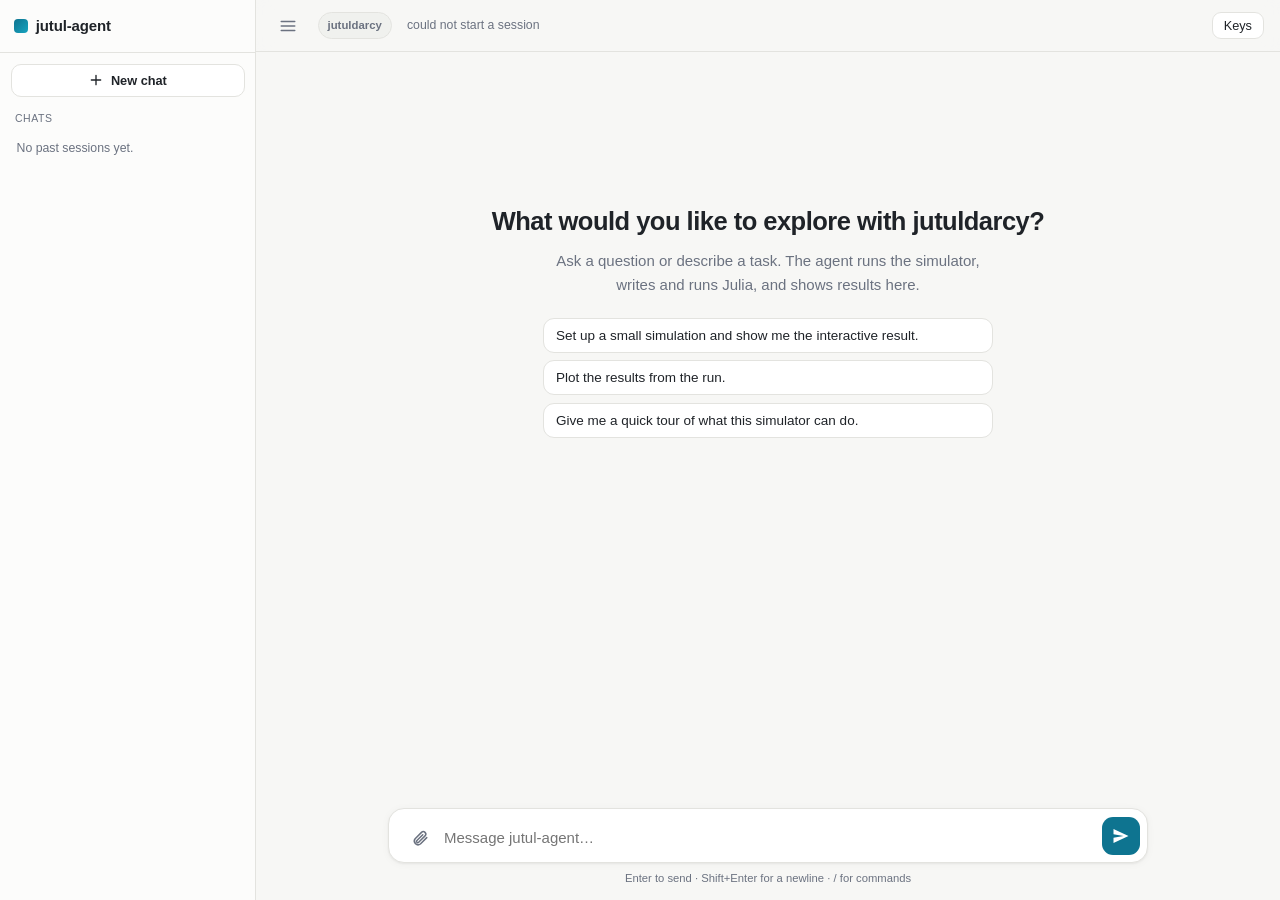
==== src/jutul_agent/interfaces/server/web_dist/index.html @ ed4c713a "Made borehole field visualization of wells respond to real-time changes in simulation setup" ====
<!doctype html>
<html lang="en">
  <head>
    <meta charset="utf-8" />
    <meta name="viewport" content="width=device-width, initial-scale=1" />
    <title>jutul-agent</title>
    <link
      rel="icon"
      href="data:image/svg+xml,<svg xmlns='http://www.w3.org/2000/svg' viewBox='0 0 32 32'><rect width='32' height='32' rx='7' fill='%230e7490'/><path d='M8 21l5-6 4 3 7-9' fill='none' stroke='white' stroke-width='2.6' stroke-linecap='round' stroke-linejoin='round'/></svg>"
    />
    <script type="module" crossorigin src="./assets/index-NfU2ya1k.js"></script>
    <link rel="stylesheet" crossorigin href="./assets/index-BkJ63stT.css">
  </head>
  <body>
    <div id="root"></div>
    <!-- A host app's bridge script, if one is being served at this path; 404s
         harmlessly otherwise. -->
    <script src="/host-extension.js" onerror="this.remove()"></script>
  </body>
</html>
---- src/jutul_agent/interfaces/server/web_dist/assets/index-BkJ63stT.css ----
.maplibregl-map{font:12px/20px Helvetica Neue,Arial,Helvetica,sans-serif;overflow:hidden;position:relative;-webkit-tap-highlight-color:rgb(0 0 0/0)}.maplibregl-canvas{left:0;position:absolute;top:0}.maplibregl-map:fullscreen{height:100%;width:100%}.maplibregl-ctrl-group button.maplibregl-ctrl-compass{touch-action:none}.maplibregl-canvas-container.maplibregl-interactive,.maplibregl-ctrl-group button.maplibregl-ctrl-compass{cursor:grab;-webkit-user-select:none;-moz-user-select:none;user-select:none}.maplibregl-canvas-container.maplibregl-interactive.maplibregl-track-pointer{cursor:pointer}.maplibregl-canvas-container.maplibregl-interactive:active,.maplibregl-ctrl-group button.maplibregl-ctrl-compass:active{cursor:grabbing}.maplibregl-canvas-container.maplibregl-touch-zoom-rotate,.maplibregl-canvas-container.maplibregl-touch-zoom-rotate .maplibregl-canvas{touch-action:pan-x pan-y}.maplibregl-canvas-container.maplibregl-touch-drag-pan,.maplibregl-canvas-container.maplibregl-touch-drag-pan .maplibregl-canvas{touch-action:pinch-zoom}.maplibregl-canvas-container.maplibregl-touch-zoom-rotate.maplibregl-touch-drag-pan,.maplibregl-canvas-container.maplibregl-touch-zoom-rotate.maplibregl-touch-drag-pan .maplibregl-canvas{touch-action:none}.maplibregl-canvas-container.maplibregl-touch-drag-pan.maplibregl-cooperative-gestures,.maplibregl-canvas-container.maplibregl-touch-drag-pan.maplibregl-cooperative-gestures .maplibregl-canvas{touch-action:pan-x pan-y}.maplibregl-ctrl-bottom-left,.maplibregl-ctrl-bottom-right,.maplibregl-ctrl-top-left,.maplibregl-ctrl-top-right{pointer-events:none;position:absolute;z-index:2}.maplibregl-ctrl-top-left{left:0;top:0}.maplibregl-ctrl-top-right{right:0;top:0}.maplibregl-ctrl-bottom-left{bottom:0;left:0}.maplibregl-ctrl-bottom-right{bottom:0;right:0}.maplibregl-ctrl{clear:both;pointer-events:auto;transform:translate(0)}.maplibregl-ctrl-top-left .maplibregl-ctrl{float:left;margin:10px 0 0 10px}.maplibregl-ctrl-top-right .maplibregl-ctrl{float:right;margin:10px 10px 0 0}.maplibregl-ctrl-bottom-left .maplibregl-ctrl{float:left;margin:0 0 10px 10px}.maplibregl-ctrl-bottom-right .maplibregl-ctrl{float:right;margin:0 10px 10px 0}.maplibregl-ctrl-group{background:#fff;border-radius:4px}.maplibregl-ctrl-group:not(:empty){box-shadow:0 0 0 2px #0000001a}@media(forced-colors:active){.maplibregl-ctrl-group:not(:empty){box-shadow:0 0 0 2px ButtonText}}.maplibregl-ctrl-group button{background-color:transparent;border:0;box-sizing:border-box;cursor:pointer;display:block;height:29px;outline:none;padding:0;width:29px}.maplibregl-ctrl-group button+button{border-top:1px solid #ddd}.maplibregl-ctrl button .maplibregl-ctrl-icon{background-position:50%;background-repeat:no-repeat;display:block;height:100%;width:100%}@media(forced-colors:active){.maplibregl-ctrl-icon{background-color:transparent}.maplibregl-ctrl-group button+button{border-top:1px solid ButtonText}}.maplibregl-ctrl button::-moz-focus-inner{border:0;padding:0}.maplibregl-ctrl-attrib-button:focus,.maplibregl-ctrl-group button:focus{box-shadow:0 0 2px 2px #0096ff}.maplibregl-ctrl button:disabled{cursor:not-allowed}.maplibregl-ctrl button:disabled .maplibregl-ctrl-icon{opacity:.25}@media(hover:hover){.maplibregl-ctrl button:not(:disabled):hover{background-color:#0000000d}}.maplibregl-ctrl button:not(:disabled):active{background-color:#0000000d}.maplibregl-ctrl-group button:focus:focus-visible{box-shadow:0 0 2px 2px #0096ff}.maplibregl-ctrl-group button:focus:not(:focus-visible){box-shadow:none}.maplibregl-ctrl-group button:focus:first-child{border-radius:4px 4px 0 0}.maplibregl-ctrl-group button:focus:last-child{border-radius:0 0 4px 4px}.maplibregl-ctrl-group button:focus:only-child{border-radius:inherit}.maplibregl-ctrl button.maplibregl-ctrl-zoom-out .maplibregl-ctrl-icon{background-image:url("data:image/svg+xml;charset=utf-8,%3Csvg xmlns='http://www.w3.org/2000/svg' width='29' height='29' fill='%23333' viewBox='0 0 29 29'%3E%3Cpath d='M10 13c-.75 0-1.5.75-1.5 1.5S9.25 16 10 16h9c.75 0 1.5-.75 1.5-1.5S19.75 13 19 13z'/%3E%3C/svg%3E")}.maplibregl-ctrl button.maplibregl-ctrl-zoom-in .maplibregl-ctrl-icon{background-image:url("data:image/svg+xml;charset=utf-8,%3Csvg xmlns='http://www.w3.org/2000/svg' width='29' height='29' fill='%23333' viewBox='0 0 29 29'%3E%3Cpath d='M14.5 8.5c-.75 0-1.5.75-1.5 1.5v3h-3c-.75 0-1.5.75-1.5 1.5S9.25 16 10 16h3v3c0 .75.75 1.5 1.5 1.5S16 19.75 16 19v-3h3c.75 0 1.5-.75 1.5-1.5S19.75 13 19 13h-3v-3c0-.75-.75-1.5-1.5-1.5'/%3E%3C/svg%3E")}@media(forced-colors:active){.maplibregl-ctrl button.maplibregl-ctrl-zoom-out .maplibregl-ctrl-icon{background-image:url("data:image/svg+xml;charset=utf-8,%3Csvg xmlns='http://www.w3.org/2000/svg' width='29' height='29' fill='%23fff' viewBox='0 0 29 29'%3E%3Cpath d='M10 13c-.75 0-1.5.75-1.5 1.5S9.25 16 10 16h9c.75 0 1.5-.75 1.5-1.5S19.75 13 19 13z'/%3E%3C/svg%3E")}.maplibregl-ctrl button.maplibregl-ctrl-zoom-in .maplibregl-ctrl-icon{background-image:url("data:image/svg+xml;charset=utf-8,%3Csvg xmlns='http://www.w3.org/2000/svg' width='29' height='29' fill='%23fff' viewBox='0 0 29 29'%3E%3Cpath d='M14.5 8.5c-.75 0-1.5.75-1.5 1.5v3h-3c-.75 0-1.5.75-1.5 1.5S9.25 16 10 16h3v3c0 .75.75 1.5 1.5 1.5S16 19.75 16 19v-3h3c.75 0 1.5-.75 1.5-1.5S19.75 13 19 13h-3v-3c0-.75-.75-1.5-1.5-1.5'/%3E%3C/svg%3E")}}@media(forced-colors:active)and (prefers-color-scheme:light){.maplibregl-ctrl button.maplibregl-ctrl-zoom-out .maplibregl-ctrl-icon{background-image:url("data:image/svg+xml;charset=utf-8,%3Csvg xmlns='http://www.w3.org/2000/svg' width='29' height='29' viewBox='0 0 29 29'%3E%3Cpath d='M10 13c-.75 0-1.5.75-1.5 1.5S9.25 16 10 16h9c.75 0 1.5-.75 1.5-1.5S19.75 13 19 13z'/%3E%3C/svg%3E")}.maplibregl-ctrl button.maplibregl-ctrl-zoom-in .maplibregl-ctrl-icon{background-image:url("data:image/svg+xml;charset=utf-8,%3Csvg xmlns='http://www.w3.org/2000/svg' width='29' height='29' viewBox='0 0 29 29'%3E%3Cpath d='M14.5 8.5c-.75 0-1.5.75-1.5 1.5v3h-3c-.75 0-1.5.75-1.5 1.5S9.25 16 10 16h3v3c0 .75.75 1.5 1.5 1.5S16 19.75 16 19v-3h3c.75 0 1.5-.75 1.5-1.5S19.75 13 19 13h-3v-3c0-.75-.75-1.5-1.5-1.5'/%3E%3C/svg%3E")}}.maplibregl-ctrl button.maplibregl-ctrl-fullscreen .maplibregl-ctrl-icon{background-image:url("data:image/svg+xml;charset=utf-8,%3Csvg xmlns='http://www.w3.org/2000/svg' width='29' height='29' fill='%23333' viewBox='0 0 29 29'%3E%3Cpath d='M24 16v5.5c0 1.75-.75 2.5-2.5 2.5H16v-1l3-1.5-4-5.5 1-1 5.5 4 1.5-3zM6 16l1.5 3 5.5-4 1 1-4 5.5 3 1.5v1H7.5C5.75 24 5 23.25 5 21.5V16zm7-11v1l-3 1.5 4 5.5-1 1-5.5-4L6 13H5V7.5C5 5.75 5.75 5 7.5 5zm11 2.5c0-1.75-.75-2.5-2.5-2.5H16v1l3 1.5-4 5.5 1 1 5.5-4 1.5 3h1z'/%3E%3C/svg%3E")}.maplibregl-ctrl button.maplibregl-ctrl-shrink .maplibregl-ctrl-icon{background-image:url("data:image/svg+xml;charset=utf-8,%3Csvg xmlns='http://www.w3.org/2000/svg' width='29' height='29' viewBox='0 0 29 29'%3E%3Cpath d='M18.5 16c-1.75 0-2.5.75-2.5 2.5V24h1l1.5-3 5.5 4 1-1-4-5.5 3-1.5v-1zM13 18.5c0-1.75-.75-2.5-2.5-2.5H5v1l3 1.5L4 24l1 1 5.5-4 1.5 3h1zm3-8c0 1.75.75 2.5 2.5 2.5H24v-1l-3-1.5L25 5l-1-1-5.5 4L17 5h-1zM10.5 13c1.75 0 2.5-.75 2.5-2.5V5h-1l-1.5 3L5 4 4 5l4 5.5L5 12v1z'/%3E%3C/svg%3E")}@media(forced-colors:active){.maplibregl-ctrl button.maplibregl-ctrl-fullscreen .maplibregl-ctrl-icon{background-image:url("data:image/svg+xml;charset=utf-8,%3Csvg xmlns='http://www.w3.org/2000/svg' width='29' height='29' fill='%23fff' viewBox='0 0 29 29'%3E%3Cpath d='M24 16v5.5c0 1.75-.75 2.5-2.5 2.5H16v-1l3-1.5-4-5.5 1-1 5.5 4 1.5-3zM6 16l1.5 3 5.5-4 1 1-4 5.5 3 1.5v1H7.5C5.75 24 5 23.25 5 21.5V16zm7-11v1l-3 1.5 4 5.5-1 1-5.5-4L6 13H5V7.5C5 5.75 5.75 5 7.5 5zm11 2.5c0-1.75-.75-2.5-2.5-2.5H16v1l3 1.5-4 5.5 1 1 5.5-4 1.5 3h1z'/%3E%3C/svg%3E")}.maplibregl-ctrl button.maplibregl-ctrl-shrink .maplibregl-ctrl-icon{background-image:url("data:image/svg+xml;charset=utf-8,%3Csvg xmlns='http://www.w3.org/2000/svg' width='29' height='29' fill='%23fff' viewBox='0 0 29 29'%3E%3Cpath d='M18.5 16c-1.75 0-2.5.75-2.5 2.5V24h1l1.5-3 5.5 4 1-1-4-5.5 3-1.5v-1zM13 18.5c0-1.75-.75-2.5-2.5-2.5H5v1l3 1.5L4 24l1 1 5.5-4 1.5 3h1zm3-8c0 1.75.75 2.5 2.5 2.5H24v-1l-3-1.5L25 5l-1-1-5.5 4L17 5h-1zM10.5 13c1.75 0 2.5-.75 2.5-2.5V5h-1l-1.5 3L5 4 4 5l4 5.5L5 12v1z'/%3E%3C/svg%3E")}}@media(forced-colors:active)and (prefers-color-scheme:light){.maplibregl-ctrl button.maplibregl-ctrl-fullscreen .maplibregl-ctrl-icon{background-image:url("data:image/svg+xml;charset=utf-8,%3Csvg xmlns='http://www.w3.org/2000/svg' width='29' height='29' viewBox='0 0 29 29'%3E%3Cpath d='M24 16v5.5c0 1.75-.75 2.5-2.5 2.5H16v-1l3-1.5-4-5.5 1-1 5.5 4 1.5-3zM6 16l1.5 3 5.5-4 1 1-4 5.5 3 1.5v1H7.5C5.75 24 5 23.25 5 21.5V16zm7-11v1l-3 1.5 4 5.5-1 1-5.5-4L6 13H5V7.5C5 5.75 5.75 5 7.5 5zm11 2.5c0-1.75-.75-2.5-2.5-2.5H16v1l3 1.5-4 5.5 1 1 5.5-4 1.5 3h1z'/%3E%3C/svg%3E")}.maplibregl-ctrl button.maplibregl-ctrl-shrink .maplibregl-ctrl-icon{background-image:url("data:image/svg+xml;charset=utf-8,%3Csvg xmlns='http://www.w3.org/2000/svg' width='29' height='29' viewBox='0 0 29 29'%3E%3Cpath d='M18.5 16c-1.75 0-2.5.75-2.5 2.5V24h1l1.5-3 5.5 4 1-1-4-5.5 3-1.5v-1zM13 18.5c0-1.75-.75-2.5-2.5-2.5H5v1l3 1.5L4 24l1 1 5.5-4 1.5 3h1zm3-8c0 1.75.75 2.5 2.5 2.5H24v-1l-3-1.5L25 5l-1-1-5.5 4L17 5h-1zM10.5 13c1.75 0 2.5-.75 2.5-2.5V5h-1l-1.5 3L5 4 4 5l4 5.5L5 12v1z'/%3E%3C/svg%3E")}}.maplibregl-ctrl button.maplibregl-ctrl-compass .maplibregl-ctrl-icon{background-image:url("data:image/svg+xml;charset=utf-8,%3Csvg xmlns='http://www.w3.org/2000/svg' width='29' height='29' fill='%23333' viewBox='0 0 29 29'%3E%3Cpath d='m10.5 14 4-8 4 8z'/%3E%3Cpath fill='%23ccc' d='m10.5 16 4 8 4-8z'/%3E%3C/svg%3E")}@media(forced-colors:active){.maplibregl-ctrl button.maplibregl-ctrl-compass .maplibregl-ctrl-icon{background-image:url("data:image/svg+xml;charset=utf-8,%3Csvg xmlns='http://www.w3.org/2000/svg' width='29' height='29' fill='%23fff' viewBox='0 0 29 29'%3E%3Cpath d='m10.5 14 4-8 4 8z'/%3E%3Cpath fill='%23ccc' d='m10.5 16 4 8 4-8z'/%3E%3C/svg%3E")}}@media(forced-colors:active)and (prefers-color-scheme:light){.maplibregl-ctrl button.maplibregl-ctrl-compass .maplibregl-ctrl-icon{background-image:url("data:image/svg+xml;charset=utf-8,%3Csvg xmlns='http://www.w3.org/2000/svg' width='29' height='29' viewBox='0 0 29 29'%3E%3Cpath d='m10.5 14 4-8 4 8z'/%3E%3Cpath fill='%23ccc' d='m10.5 16 4 8 4-8z'/%3E%3C/svg%3E")}}.maplibregl-ctrl button.maplibregl-ctrl-globe .maplibregl-ctrl-icon{background-image:url("data:image/svg+xml;charset=utf-8,%3Csvg xmlns='http://www.w3.org/2000/svg' width='22' height='22' fill='none' stroke='%23333' viewBox='0 0 22 22'%3E%3Ccircle cx='11' cy='11' r='8.5'/%3E%3Cpath d='M17.5 11c0 4.819-3.02 8.5-6.5 8.5S4.5 15.819 4.5 11 7.52 2.5 11 2.5s6.5 3.681 6.5 8.5Z'/%3E%3Cpath d='M13.5 11c0 2.447-.331 4.64-.853 6.206-.262.785-.562 1.384-.872 1.777-.314.399-.58.517-.775.517s-.461-.118-.775-.517c-.31-.393-.61-.992-.872-1.777C8.831 15.64 8.5 13.446 8.5 11s.331-4.64.853-6.206c.262-.785.562-1.384.872-1.777.314-.399.58-.517.775-.517s.461.118.775.517c.31.393.61.992.872 1.777.522 1.565.853 3.76.853 6.206Z'/%3E%3Cpath d='M11 7.5c-1.909 0-3.622-.166-4.845-.428-.616-.132-1.08-.283-1.379-.434a1.3 1.3 0 0 1-.224-.138q.07-.058.224-.138c.299-.151.763-.302 1.379-.434C7.378 5.666 9.091 5.5 11 5.5s3.622.166 4.845.428c.616.132 1.08.283 1.379.434.105.053.177.1.224.138q-.07.058-.224.138c-.299.151-.763.302-1.379.434-1.223.262-2.936.428-4.845.428ZM4.486 6.436ZM11 16.5c-1.909 0-3.622-.166-4.845-.428-.616-.132-1.08-.283-1.379-.434a1.3 1.3 0 0 1-.224-.138 1.3 1.3 0 0 1 .224-.138c.299-.151.763-.302 1.379-.434C7.378 14.666 9.091 14.5 11 14.5s3.622.166 4.845.428c.616.132 1.08.283 1.379.434.105.053.177.1.224.138a1.3 1.3 0 0 1-.224.138c-.299.151-.763.302-1.379.434-1.223.262-2.936.428-4.845.428Zm-6.514-1.064ZM11 12.5c-2.46 0-4.672-.222-6.255-.574-.796-.177-1.406-.38-1.805-.59a1.5 1.5 0 0 1-.39-.272.3.3 0 0 1-.047-.064.3.3 0 0 1 .048-.064c.066-.073.189-.167.389-.272.399-.21 1.009-.413 1.805-.59C6.328 9.722 8.54 9.5 11 9.5s4.672.222 6.256.574c.795.177 1.405.38 1.804.59.2.105.323.2.39.272a.3.3 0 0 1 .047.064.3.3 0 0 1-.048.064 1.4 1.4 0 0 1-.389.272c-.399.21-1.009.413-1.804.59-1.584.352-3.796.574-6.256.574Zm-8.501-1.51v.002zm0 .018v.002zm17.002.002v-.002zm0-.018v-.002z'/%3E%3C/svg%3E")}.maplibregl-ctrl button.maplibregl-ctrl-globe-enabled .maplibregl-ctrl-icon{background-image:url("data:image/svg+xml;charset=utf-8,%3Csvg xmlns='http://www.w3.org/2000/svg' width='22' height='22' fill='none' stroke='%2333b5e5' viewBox='0 0 22 22'%3E%3Ccircle cx='11' cy='11' r='8.5'/%3E%3Cpath d='M17.5 11c0 4.819-3.02 8.5-6.5 8.5S4.5 15.819 4.5 11 7.52 2.5 11 2.5s6.5 3.681 6.5 8.5Z'/%3E%3Cpath d='M13.5 11c0 2.447-.331 4.64-.853 6.206-.262.785-.562 1.384-.872 1.777-.314.399-.58.517-.775.517s-.461-.118-.775-.517c-.31-.393-.61-.992-.872-1.777C8.831 15.64 8.5 13.446 8.5 11s.331-4.64.853-6.206c.262-.785.562-1.384.872-1.777.314-.399.58-.517.775-.517s.461.118.775.517c.31.393.61.992.872 1.777.522 1.565.853 3.76.853 6.206Z'/%3E%3Cpath d='M11 7.5c-1.909 0-3.622-.166-4.845-.428-.616-.132-1.08-.283-1.379-.434a1.3 1.3 0 0 1-.224-.138q.07-.058.224-.138c.299-.151.763-.302 1.379-.434C7.378 5.666 9.091 5.5 11 5.5s3.622.166 4.845.428c.616.132 1.08.283 1.379.434.105.053.177.1.224.138q-.07.058-.224.138c-.299.151-.763.302-1.379.434-1.223.262-2.936.428-4.845.428ZM4.486 6.436ZM11 16.5c-1.909 0-3.622-.166-4.845-.428-.616-.132-1.08-.283-1.379-.434a1.3 1.3 0 0 1-.224-.138 1.3 1.3 0 0 1 .224-.138c.299-.151.763-.302 1.379-.434C7.378 14.666 9.091 14.5 11 14.5s3.622.166 4.845.428c.616.132 1.08.283 1.379.434.105.053.177.1.224.138a1.3 1.3 0 0 1-.224.138c-.299.151-.763.302-1.379.434-1.223.262-2.936.428-4.845.428Zm-6.514-1.064ZM11 12.5c-2.46 0-4.672-.222-6.255-.574-.796-.177-1.406-.38-1.805-.59a1.5 1.5 0 0 1-.39-.272.3.3 0 0 1-.047-.064.3.3 0 0 1 .048-.064c.066-.073.189-.167.389-.272.399-.21 1.009-.413 1.805-.59C6.328 9.722 8.54 9.5 11 9.5s4.672.222 6.256.574c.795.177 1.405.38 1.804.59.2.105.323.2.39.272a.3.3 0 0 1 .047.064.3.3 0 0 1-.048.064 1.4 1.4 0 0 1-.389.272c-.399.21-1.009.413-1.804.59-1.584.352-3.796.574-6.256.574Zm-8.501-1.51v.002zm0 .018v.002zm17.002.002v-.002zm0-.018v-.002z'/%3E%3C/svg%3E")}.maplibregl-ctrl button.maplibregl-ctrl-terrain .maplibregl-ctrl-icon{background-image:url("data:image/svg+xml;charset=utf-8,%3Csvg xmlns='http://www.w3.org/2000/svg' width='22' height='22' fill='%23333' viewBox='0 0 22 22'%3E%3Cpath d='m1.754 13.406 4.453-4.851 3.09 3.09 3.281 3.277.969-.969-3.309-3.312 3.844-4.121 6.148 6.886h1.082v-.855l-7.207-8.07-4.84 5.187L6.169 6.57l-5.48 5.965v.871ZM.688 16.844h20.625v1.375H.688Zm0 0'/%3E%3C/svg%3E")}.maplibregl-ctrl button.maplibregl-ctrl-terrain-enabled .maplibregl-ctrl-icon{background-image:url("data:image/svg+xml;charset=utf-8,%3Csvg xmlns='http://www.w3.org/2000/svg' width='22' height='22' fill='%2333b5e5' viewBox='0 0 22 22'%3E%3Cpath d='m1.754 13.406 4.453-4.851 3.09 3.09 3.281 3.277.969-.969-3.309-3.312 3.844-4.121 6.148 6.886h1.082v-.855l-7.207-8.07-4.84 5.187L6.169 6.57l-5.48 5.965v.871ZM.688 16.844h20.625v1.375H.688Zm0 0'/%3E%3C/svg%3E")}.maplibregl-ctrl button.maplibregl-ctrl-geolocate .maplibregl-ctrl-icon{background-image:url("data:image/svg+xml;charset=utf-8,%3Csvg xmlns='http://www.w3.org/2000/svg' width='29' height='29' fill='%23333' viewBox='0 0 20 20'%3E%3Cpath d='M10 4C9 4 9 5 9 5v.1A5 5 0 0 0 5.1 9H5s-1 0-1 1 1 1 1 1h.1A5 5 0 0 0 9 14.9v.1s0 1 1 1 1-1 1-1v-.1a5 5 0 0 0 3.9-3.9h.1s1 0 1-1-1-1-1-1h-.1A5 5 0 0 0 11 5.1V5s0-1-1-1m0 2.5a3.5 3.5 0 1 1 0 7 3.5 3.5 0 1 1 0-7'/%3E%3Ccircle cx='10' cy='10' r='2'/%3E%3C/svg%3E")}.maplibregl-ctrl button.maplibregl-ctrl-geolocate:disabled .maplibregl-ctrl-icon{background-image:url("data:image/svg+xml;charset=utf-8,%3Csvg xmlns='http://www.w3.org/2000/svg' width='29' height='29' fill='%23aaa' viewBox='0 0 20 20'%3E%3Cpath d='M10 4C9 4 9 5 9 5v.1A5 5 0 0 0 5.1 9H5s-1 0-1 1 1 1 1 1h.1A5 5 0 0 0 9 14.9v.1s0 1 1 1 1-1 1-1v-.1a5 5 0 0 0 3.9-3.9h.1s1 0 1-1-1-1-1-1h-.1A5 5 0 0 0 11 5.1V5s0-1-1-1m0 2.5a3.5 3.5 0 1 1 0 7 3.5 3.5 0 1 1 0-7'/%3E%3Ccircle cx='10' cy='10' r='2'/%3E%3Cpath fill='red' d='m14 5 1 1-9 9-1-1z'/%3E%3C/svg%3E")}.maplibregl-ctrl button.maplibregl-ctrl-geolocate.maplibregl-ctrl-geolocate-active .maplibregl-ctrl-icon{background-image:url("data:image/svg+xml;charset=utf-8,%3Csvg xmlns='http://www.w3.org/2000/svg' width='29' height='29' fill='%2333b5e5' viewBox='0 0 20 20'%3E%3Cpath d='M10 4C9 4 9 5 9 5v.1A5 5 0 0 0 5.1 9H5s-1 0-1 1 1 1 1 1h.1A5 5 0 0 0 9 14.9v.1s0 1 1 1 1-1 1-1v-.1a5 5 0 0 0 3.9-3.9h.1s1 0 1-1-1-1-1-1h-.1A5 5 0 0 0 11 5.1V5s0-1-1-1m0 2.5a3.5 3.5 0 1 1 0 7 3.5 3.5 0 1 1 0-7'/%3E%3Ccircle cx='10' cy='10' r='2'/%3E%3C/svg%3E")}.maplibregl-ctrl button.maplibregl-ctrl-geolocate.maplibregl-ctrl-geolocate-active-error .maplibregl-ctrl-icon{background-image:url("data:image/svg+xml;charset=utf-8,%3Csvg xmlns='http://www.w3.org/2000/svg' width='29' height='29' fill='%23e58978' viewBox='0 0 20 20'%3E%3Cpath d='M10 4C9 4 9 5 9 5v.1A5 5 0 0 0 5.1 9H5s-1 0-1 1 1 1 1 1h.1A5 5 0 0 0 9 14.9v.1s0 1 1 1 1-1 1-1v-.1a5 5 0 0 0 3.9-3.9h.1s1 0 1-1-1-1-1-1h-.1A5 5 0 0 0 11 5.1V5s0-1-1-1m0 2.5a3.5 3.5 0 1 1 0 7 3.5 3.5 0 1 1 0-7'/%3E%3Ccircle cx='10' cy='10' r='2'/%3E%3C/svg%3E")}.maplibregl-ctrl button.maplibregl-ctrl-geolocate.maplibregl-ctrl-geolocate-background .maplibregl-ctrl-icon{background-image:url("data:image/svg+xml;charset=utf-8,%3Csvg xmlns='http://www.w3.org/2000/svg' width='29' height='29' fill='%2333b5e5' viewBox='0 0 20 20'%3E%3Cpath d='M10 4C9 4 9 5 9 5v.1A5 5 0 0 0 5.1 9H5s-1 0-1 1 1 1 1 1h.1A5 5 0 0 0 9 14.9v.1s0 1 1 1 1-1 1-1v-.1a5 5 0 0 0 3.9-3.9h.1s1 0 1-1-1-1-1-1h-.1A5 5 0 0 0 11 5.1V5s0-1-1-1m0 2.5a3.5 3.5 0 1 1 0 7 3.5 3.5 0 1 1 0-7'/%3E%3C/svg%3E")}.maplibregl-ctrl button.maplibregl-ctrl-geolocate.maplibregl-ctrl-geolocate-background-error .maplibregl-ctrl-icon{background-image:url("data:image/svg+xml;charset=utf-8,%3Csvg xmlns='http://www.w3.org/2000/svg' width='29' height='29' fill='%23e54e33' viewBox='0 0 20 20'%3E%3Cpath d='M10 4C9 4 9 5 9 5v.1A5 5 0 0 0 5.1 9H5s-1 0-1 1 1 1 1 1h.1A5 5 0 0 0 9 14.9v.1s0 1 1 1 1-1 1-1v-.1a5 5 0 0 0 3.9-3.9h.1s1 0 1-1-1-1-1-1h-.1A5 5 0 0 0 11 5.1V5s0-1-1-1m0 2.5a3.5 3.5 0 1 1 0 7 3.5 3.5 0 1 1 0-7'/%3E%3C/svg%3E")}.maplibregl-ctrl button.maplibregl-ctrl-geolocate.maplibregl-ctrl-geolocate-waiting .maplibregl-ctrl-icon{animation:maplibregl-spin 2s linear infinite}@media(forced-colors:active){.maplibregl-ctrl button.maplibregl-ctrl-geolocate .maplibregl-ctrl-icon{background-image:url("data:image/svg+xml;charset=utf-8,%3Csvg xmlns='http://www.w3.org/2000/svg' width='29' height='29' fill='%23fff' viewBox='0 0 20 20'%3E%3Cpath d='M10 4C9 4 9 5 9 5v.1A5 5 0 0 0 5.1 9H5s-1 0-1 1 1 1 1 1h.1A5 5 0 0 0 9 14.9v.1s0 1 1 1 1-1 1-1v-.1a5 5 0 0 0 3.9-3.9h.1s1 0 1-1-1-1-1-1h-.1A5 5 0 0 0 11 5.1V5s0-1-1-1m0 2.5a3.5 3.5 0 1 1 0 7 3.5 3.5 0 1 1 0-7'/%3E%3Ccircle cx='10' cy='10' r='2'/%3E%3C/svg%3E")}.maplibregl-ctrl button.maplibregl-ctrl-geolocate:disabled .maplibregl-ctrl-icon{background-image:url("data:image/svg+xml;charset=utf-8,%3Csvg xmlns='http://www.w3.org/2000/svg' width='29' height='29' fill='%23999' viewBox='0 0 20 20'%3E%3Cpath d='M10 4C9 4 9 5 9 5v.1A5 5 0 0 0 5.1 9H5s-1 0-1 1 1 1 1 1h.1A5 5 0 0 0 9 14.9v.1s0 1 1 1 1-1 1-1v-.1a5 5 0 0 0 3.9-3.9h.1s1 0 1-1-1-1-1-1h-.1A5 5 0 0 0 11 5.1V5s0-1-1-1m0 2.5a3.5 3.5 0 1 1 0 7 3.5 3.5 0 1 1 0-7'/%3E%3Ccircle cx='10' cy='10' r='2'/%3E%3Cpath fill='red' d='m14 5 1 1-9 9-1-1z'/%3E%3C/svg%3E")}.maplibregl-ctrl button.maplibregl-ctrl-geolocate.maplibregl-ctrl-geolocate-active .maplibregl-ctrl-icon{background-image:url("data:image/svg+xml;charset=utf-8,%3Csvg xmlns='http://www.w3.org/2000/svg' width='29' height='29' fill='%2333b5e5' viewBox='0 0 20 20'%3E%3Cpath d='M10 4C9 4 9 5 9 5v.1A5 5 0 0 0 5.1 9H5s-1 0-1 1 1 1 1 1h.1A5 5 0 0 0 9 14.9v.1s0 1 1 1 1-1 1-1v-.1a5 5 0 0 0 3.9-3.9h.1s1 0 1-1-1-1-1-1h-.1A5 5 0 0 0 11 5.1V5s0-1-1-1m0 2.5a3.5 3.5 0 1 1 0 7 3.5 3.5 0 1 1 0-7'/%3E%3Ccircle cx='10' cy='10' r='2'/%3E%3C/svg%3E")}.maplibregl-ctrl button.maplibregl-ctrl-geolocate.maplibregl-ctrl-geolocate-active-error .maplibregl-ctrl-icon{background-image:url("data:image/svg+xml;charset=utf-8,%3Csvg xmlns='http://www.w3.org/2000/svg' width='29' height='29' fill='%23e58978' viewBox='0 0 20 20'%3E%3Cpath d='M10 4C9 4 9 5 9 5v.1A5 5 0 0 0 5.1 9H5s-1 0-1 1 1 1 1 1h.1A5 5 0 0 0 9 14.9v.1s0 1 1 1 1-1 1-1v-.1a5 5 0 0 0 3.9-3.9h.1s1 0 1-1-1-1-1-1h-.1A5 5 0 0 0 11 5.1V5s0-1-1-1m0 2.5a3.5 3.5 0 1 1 0 7 3.5 3.5 0 1 1 0-7'/%3E%3Ccircle cx='10' cy='10' r='2'/%3E%3C/svg%3E")}.maplibregl-ctrl button.maplibregl-ctrl-geolocate.maplibregl-ctrl-geolocate-background .maplibregl-ctrl-icon{background-image:url("data:image/svg+xml;charset=utf-8,%3Csvg xmlns='http://www.w3.org/2000/svg' width='29' height='29' fill='%2333b5e5' viewBox='0 0 20 20'%3E%3Cpath d='M10 4C9 4 9 5 9 5v.1A5 5 0 0 0 5.1 9H5s-1 0-1 1 1 1 1 1h.1A5 5 0 0 0 9 14.9v.1s0 1 1 1 1-1 1-1v-.1a5 5 0 0 0 3.9-3.9h.1s1 0 1-1-1-1-1-1h-.1A5 5 0 0 0 11 5.1V5s0-1-1-1m0 2.5a3.5 3.5 0 1 1 0 7 3.5 3.5 0 1 1 0-7'/%3E%3C/svg%3E")}.maplibregl-ctrl button.maplibregl-ctrl-geolocate.maplibregl-ctrl-geolocate-background-error .maplibregl-ctrl-icon{background-image:url("data:image/svg+xml;charset=utf-8,%3Csvg xmlns='http://www.w3.org/2000/svg' width='29' height='29' fill='%23e54e33' viewBox='0 0 20 20'%3E%3Cpath d='M10 4C9 4 9 5 9 5v.1A5 5 0 0 0 5.1 9H5s-1 0-1 1 1 1 1 1h.1A5 5 0 0 0 9 14.9v.1s0 1 1 1 1-1 1-1v-.1a5 5 0 0 0 3.9-3.9h.1s1 0 1-1-1-1-1-1h-.1A5 5 0 0 0 11 5.1V5s0-1-1-1m0 2.5a3.5 3.5 0 1 1 0 7 3.5 3.5 0 1 1 0-7'/%3E%3C/svg%3E")}}@media(forced-colors:active)and (prefers-color-scheme:light){.maplibregl-ctrl button.maplibregl-ctrl-geolocate .maplibregl-ctrl-icon{background-image:url("data:image/svg+xml;charset=utf-8,%3Csvg xmlns='http://www.w3.org/2000/svg' width='29' height='29' viewBox='0 0 20 20'%3E%3Cpath d='M10 4C9 4 9 5 9 5v.1A5 5 0 0 0 5.1 9H5s-1 0-1 1 1 1 1 1h.1A5 5 0 0 0 9 14.9v.1s0 1 1 1 1-1 1-1v-.1a5 5 0 0 0 3.9-3.9h.1s1 0 1-1-1-1-1-1h-.1A5 5 0 0 0 11 5.1V5s0-1-1-1m0 2.5a3.5 3.5 0 1 1 0 7 3.5 3.5 0 1 1 0-7'/%3E%3Ccircle cx='10' cy='10' r='2'/%3E%3C/svg%3E")}.maplibregl-ctrl button.maplibregl-ctrl-geolocate:disabled .maplibregl-ctrl-icon{background-image:url("data:image/svg+xml;charset=utf-8,%3Csvg xmlns='http://www.w3.org/2000/svg' width='29' height='29' fill='%23666' viewBox='0 0 20 20'%3E%3Cpath d='M10 4C9 4 9 5 9 5v.1A5 5 0 0 0 5.1 9H5s-1 0-1 1 1 1 1 1h.1A5 5 0 0 0 9 14.9v.1s0 1 1 1 1-1 1-1v-.1a5 5 0 0 0 3.9-3.9h.1s1 0 1-1-1-1-1-1h-.1A5 5 0 0 0 11 5.1V5s0-1-1-1m0 2.5a3.5 3.5 0 1 1 0 7 3.5 3.5 0 1 1 0-7'/%3E%3Ccircle cx='10' cy='10' r='2'/%3E%3Cpath fill='red' d='m14 5 1 1-9 9-1-1z'/%3E%3C/svg%3E")}}@keyframes maplibregl-spin{0%{transform:rotate(0)}to{transform:rotate(1turn)}}a.maplibregl-ctrl-logo{background-image:url("data:image/svg+xml;charset=utf-8,%3Csvg xmlns='http://www.w3.org/2000/svg' width='88' height='23' fill='none'%3E%3Cpath fill='%23000' fill-opacity='.4' fill-rule='evenodd' d='M17.408 16.796h-1.827l2.501-12.095h.198l3.324 6.533.988 2.19.988-2.19 3.258-6.533h.181l2.6 12.095h-1.81l-1.218-5.644-.362-1.71-.658 1.71-2.929 5.644h-.098l-2.914-5.644-.757-1.71-.345 1.71zm1.958-3.42-.726 3.663a1.255 1.255 0 0 1-1.232 1.011h-1.827a1.255 1.255 0 0 1-1.229-1.509l2.501-12.095a1.255 1.255 0 0 1 1.23-1.001h.197a1.25 1.25 0 0 1 1.12.685l3.19 6.273 3.125-6.263a1.25 1.25 0 0 1 1.123-.695h.181a1.255 1.255 0 0 1 1.227.991l1.443 6.71a5 5 0 0 1 .314-.787l.009-.016a4.6 4.6 0 0 1 1.777-1.887c.782-.46 1.668-.667 2.611-.667a4.6 4.6 0 0 1 1.7.32l.306.134c.21-.16.474-.256.759-.256h1.694a1.255 1.255 0 0 1 1.212.925 1.255 1.255 0 0 1 1.212-.925h1.711c.284 0 .545.094.755.252.613-.3 1.312-.45 2.075-.45 1.356 0 2.557.445 3.482 1.4q.47.48.763 1.064V4.701a1.255 1.255 0 0 1 1.255-1.255h1.86A1.255 1.255 0 0 1 54.44 4.7v9.194h2.217c.19 0 .37.043.532.118v-4.77c0-.356.147-.678.385-.906a2.42 2.42 0 0 1-.682-1.71c0-.665.267-1.253.735-1.7a2.45 2.45 0 0 1 1.722-.674 2.43 2.43 0 0 1 1.705.675q.318.302.504.683V4.7a1.255 1.255 0 0 1 1.255-1.255h1.744A1.255 1.255 0 0 1 65.812 4.7v3.335a4.8 4.8 0 0 1 1.526-.246c.938 0 1.817.214 2.59.69a4.47 4.47 0 0 1 1.67 1.743v-.98a1.255 1.255 0 0 1 1.256-1.256h1.777c.233 0 .451.064.639.174a3.4 3.4 0 0 1 1.567-.372c.346 0 .861.02 1.285.232a1.25 1.25 0 0 1 .689 1.004 4.7 4.7 0 0 1 .853-.588c.795-.44 1.675-.647 2.61-.647 1.385 0 2.65.39 3.525 1.396.836.938 1.168 2.173 1.168 3.528q-.001.515-.056 1.051a1.255 1.255 0 0 1-.947 1.09l.408.952a1.255 1.255 0 0 1-.477 1.552c-.418.268-.92.463-1.458.612-.613.171-1.304.244-2.049.244-1.06 0-2.043-.207-2.886-.698l-.015-.008c-.798-.48-1.419-1.135-1.818-1.963l-.004-.008a5.8 5.8 0 0 1-.548-2.512q0-.429.053-.843a1.3 1.3 0 0 1-.333-.086l-.166-.004c-.223 0-.426.062-.643.228-.03.024-.142.139-.142.59v3.883a1.255 1.255 0 0 1-1.256 1.256h-1.777a1.255 1.255 0 0 1-1.256-1.256V15.69l-.032.057a4.8 4.8 0 0 1-1.86 1.833 5.04 5.04 0 0 1-2.484.634 4.5 4.5 0 0 1-1.935-.424 1.25 1.25 0 0 1-.764.258h-1.71a1.255 1.255 0 0 1-1.256-1.255V7.687a2.4 2.4 0 0 1-.428.625c.253.23.412.561.412.93v7.553a1.255 1.255 0 0 1-1.256 1.255h-1.843a1.25 1.25 0 0 1-.894-.373c-.228.23-.544.373-.894.373H51.32a1.255 1.255 0 0 1-1.256-1.255v-1.251l-.061.117a4.7 4.7 0 0 1-1.782 1.884 4.77 4.77 0 0 1-2.485.67 5.6 5.6 0 0 1-1.485-.188l.009 2.764a1.255 1.255 0 0 1-1.255 1.259h-1.729a1.255 1.255 0 0 1-1.255-1.255v-3.537a1.255 1.255 0 0 1-1.167.793h-1.679a1.25 1.25 0 0 1-.77-.263 4.5 4.5 0 0 1-1.945.429c-.885 0-1.724-.21-2.495-.632l-.017-.01a5 5 0 0 1-1.081-.836 1.255 1.255 0 0 1-1.254 1.312h-1.81a1.255 1.255 0 0 1-1.228-.99l-.782-3.625-2.044 3.939a1.25 1.25 0 0 1-1.115.676h-.098a1.25 1.25 0 0 1-1.116-.68l-2.061-3.994zM35.92 16.63l.207-.114.223-.15q.493-.356.735-.785l.061-.118.033 1.332h1.678V9.242h-1.694l-.033 1.267q-.133-.329-.526-.658l-.032-.028a3.2 3.2 0 0 0-.668-.428l-.27-.12a3.3 3.3 0 0 0-1.235-.23q-1.136-.001-1.974.493a3.36 3.36 0 0 0-1.3 1.382q-.445.89-.444 2.074 0 1.2.51 2.107a3.8 3.8 0 0 0 1.382 1.381 3.9 3.9 0 0 0 1.893.477q.795 0 1.455-.33zm-2.789-5.38q-.576.675-.575 1.762 0 1.102.559 1.794.576.675 1.645.675a2.25 2.25 0 0 0 .934-.19 2.2 2.2 0 0 0 .468-.29l.178-.161a2.2 2.2 0 0 0 .397-.561q.244-.5.244-1.15v-.115q0-.708-.296-1.267l-.043-.077a2.2 2.2 0 0 0-.633-.709l-.13-.086-.047-.028a2.1 2.1 0 0 0-1.073-.285q-1.052 0-1.629.692zm2.316 2.706c.163-.17.28-.407.28-.83v-.114c0-.292-.06-.508-.15-.68a.96.96 0 0 0-.353-.389.85.85 0 0 0-.464-.127c-.4 0-.56.114-.664.239l-.01.012c-.148.174-.275.45-.275.945 0 .506.122.801.27.99.097.11.266.224.68.224.303 0 .504-.09.687-.269zm7.545 1.705a2.6 2.6 0 0 0 .331.423q.319.33.755.548l.173.074q.65.255 1.49.255 1.02 0 1.844-.493a3.45 3.45 0 0 0 1.316-1.4q.493-.904.493-2.089 0-1.909-.988-2.913-.988-1.02-2.584-1.02-.898 0-1.575.347a3 3 0 0 0-.415.262l-.199.166a3.4 3.4 0 0 0-.64.82V9.242h-1.712v11.553h1.729l-.017-5.134zm.53-1.138q.206.29.48.5l.155.11.053.034q.51.296 1.119.297 1.07 0 1.645-.675.577-.69.576-1.762 0-1.119-.576-1.777-.558-.675-1.645-.675-.435 0-.835.16a2 2 0 0 0-.284.136 2 2 0 0 0-.363.254 2.2 2.2 0 0 0-.46.569l-.082.162a2.6 2.6 0 0 0-.213 1.072v.115q0 .707.296 1.267l.135.211zm.964-.818a1.1 1.1 0 0 0 .367.385.94.94 0 0 0 .476.118c.423 0 .59-.117.687-.23.159-.194.28-.478.28-.95 0-.53-.133-.8-.266-.952l-.021-.025c-.078-.094-.231-.221-.68-.221a1 1 0 0 0-.503.135l-.012.007a.86.86 0 0 0-.335.343c-.073.133-.132.324-.132.614v.115a1.4 1.4 0 0 0 .14.66zm15.7-6.222q.347-.346.346-.856a1.05 1.05 0 0 0-.345-.79 1.18 1.18 0 0 0-.84-.329q-.51 0-.855.33a1.05 1.05 0 0 0-.346.79q0 .51.346.855.345.346.856.346.51 0 .839-.346zm4.337 9.314.033-1.332q.191.403.59.747l.098.081a4 4 0 0 0 .316.224l.223.122a3.2 3.2 0 0 0 1.44.322 3.8 3.8 0 0 0 1.875-.477 3.5 3.5 0 0 0 1.382-1.366q.527-.89.526-2.09 0-1.184-.444-2.073a3.24 3.24 0 0 0-1.283-1.399q-.823-.51-1.942-.51a3.5 3.5 0 0 0-1.527.344l-.086.043-.165.09a3 3 0 0 0-.33.214q-.432.315-.656.707a2 2 0 0 0-.099.198l.082-1.283V4.701h-1.744v12.095zm.473-2.509a2.5 2.5 0 0 0 .566.7q.117.098.245.18l.144.08a2.1 2.1 0 0 0 .975.232q1.07 0 1.645-.675.576-.69.576-1.778 0-1.102-.576-1.777-.56-.691-1.645-.692a2.2 2.2 0 0 0-1.015.235q-.22.113-.415.282l-.15.142a2.1 2.1 0 0 0-.42.594q-.223.479-.223 1.1v.115q0 .705.293 1.26zm2.616-.293c.157-.191.28-.479.28-.967 0-.51-.13-.79-.276-.961l-.021-.026c-.082-.1-.232-.225-.67-.225a.87.87 0 0 0-.681.279l-.012.011c-.154.155-.274.38-.274.807v.115c0 .285.057.499.144.669a1.1 1.1 0 0 0 .367.405c.137.082.28.123.455.123.423 0 .59-.118.686-.23zm8.266-3.013q.345-.13.724-.14l.069-.002q.493 0 .642.099l.247-1.794q-.196-.099-.717-.099a2.3 2.3 0 0 0-.545.063 2 2 0 0 0-.411.148 2.2 2.2 0 0 0-.4.249 2.5 2.5 0 0 0-.485.499 2.7 2.7 0 0 0-.32.581l-.05.137v-1.48h-1.778v7.553h1.777v-3.884q0-.546.159-.943a1.5 1.5 0 0 1 .466-.636 2.5 2.5 0 0 1 .399-.253 2 2 0 0 1 .224-.099zm9.784 2.656.05-.922q0-1.743-.856-2.698-.838-.97-2.584-.97-1.119-.001-2.007.493a3.46 3.46 0 0 0-1.4 1.382q-.493.906-.493 2.106 0 1.07.428 1.975.428.89 1.332 1.432.906.526 2.255.526.973 0 1.668-.185l.044-.012.135-.04q.613-.184.984-.421l-.542-1.267q-.3.162-.642.274l-.297.087q-.51.131-1.3.131-.954 0-1.497-.444a1.6 1.6 0 0 1-.192-.193q-.366-.44-.512-1.234l-.004-.021zm-5.427-1.256-.003.022h3.752v-.138q-.011-.727-.288-1.118a1 1 0 0 0-.156-.176q-.46-.428-1.316-.428-.986 0-1.494.604-.379.45-.494 1.234zm-27.053 2.77V4.7h-1.86v12.095h5.333V15.15zm7.103-5.908v7.553h-1.843V9.242h1.843z'/%3E%3Cpath fill='%23fff' d='m19.63 11.151-.757-1.71-.345 1.71-1.12 5.644h-1.827L18.083 4.7h.197l3.325 6.533.988 2.19.988-2.19L26.839 4.7h.181l2.6 12.095h-1.81l-1.218-5.644-.362-1.71-.658 1.71-2.93 5.644h-.098l-2.913-5.644zm14.836 5.81q-1.02 0-1.893-.478a3.8 3.8 0 0 1-1.381-1.382q-.51-.906-.51-2.106 0-1.185.444-2.074a3.36 3.36 0 0 1 1.3-1.382q.839-.494 1.974-.494a3.3 3.3 0 0 1 1.234.231 3.3 3.3 0 0 1 .97.575q.396.33.527.659l.033-1.267h1.694v7.553H37.18l-.033-1.332q-.279.593-1.02 1.053a3.17 3.17 0 0 1-1.662.444zm.296-1.482q.938 0 1.58-.642.642-.66.642-1.711v-.115q0-.708-.296-1.267a2.2 2.2 0 0 0-.807-.872 2.1 2.1 0 0 0-1.119-.313q-1.053 0-1.629.692-.575.675-.575 1.76 0 1.103.559 1.795.577.675 1.645.675zm6.521-6.237h1.711v1.4q.906-1.597 2.83-1.597 1.596 0 2.584 1.02.988 1.005.988 2.914 0 1.185-.493 2.09a3.46 3.46 0 0 1-1.316 1.399 3.5 3.5 0 0 1-1.844.493q-.954 0-1.662-.329a2.67 2.67 0 0 1-1.086-.97l.017 5.134h-1.728zm4.048 6.22q1.07 0 1.645-.674.577-.69.576-1.762 0-1.119-.576-1.777-.558-.675-1.645-.675-.592 0-1.12.296-.51.28-.822.823-.296.527-.296 1.234v.115q0 .708.296 1.267.313.543.823.855.51.296 1.119.297z'/%3E%3Cpath fill='%23e1e3e9' d='M51.325 4.7h1.86v10.45h3.473v1.646h-5.333zm7.12 4.542h1.843v7.553h-1.843zm.905-1.415a1.16 1.16 0 0 1-.856-.346 1.17 1.17 0 0 1-.346-.856 1.05 1.05 0 0 1 .346-.79q.346-.329.856-.329.494 0 .839.33a1.05 1.05 0 0 1 .345.79 1.16 1.16 0 0 1-.345.855q-.33.346-.84.346zm7.875 9.133a3.17 3.17 0 0 1-1.662-.444q-.723-.46-1.004-1.053l-.033 1.332h-1.71V4.701h1.743v4.657l-.082 1.283q.279-.658 1.086-1.119a3.5 3.5 0 0 1 1.778-.477q1.119 0 1.942.51a3.24 3.24 0 0 1 1.283 1.4q.445.888.444 2.072 0 1.201-.526 2.09a3.5 3.5 0 0 1-1.382 1.366 3.8 3.8 0 0 1-1.876.477zm-.296-1.481q1.069 0 1.645-.675.577-.69.577-1.778 0-1.102-.577-1.776-.56-.691-1.645-.692a2.12 2.12 0 0 0-1.58.659q-.642.641-.642 1.694v.115q0 .71.296 1.267a2.4 2.4 0 0 0 .807.872 2.1 2.1 0 0 0 1.119.313zm5.927-6.237h1.777v1.481q.263-.757.856-1.217a2.14 2.14 0 0 1 1.349-.46q.527 0 .724.098l-.247 1.794q-.149-.099-.642-.099-.774 0-1.416.494-.626.493-.626 1.58v3.883h-1.777V9.242zm9.534 7.718q-1.35 0-2.255-.526-.904-.543-1.332-1.432a4.6 4.6 0 0 1-.428-1.975q0-1.2.493-2.106a3.46 3.46 0 0 1 1.4-1.382q.889-.495 2.007-.494 1.744 0 2.584.97.855.956.856 2.7 0 .444-.05.92h-5.43q.18 1.005.708 1.45.542.443 1.497.443.79 0 1.3-.131a4 4 0 0 0 .938-.362l.542 1.267q-.411.263-1.119.46-.708.198-1.711.197zm1.596-4.558q.016-1.02-.444-1.432-.46-.428-1.316-.428-1.728 0-1.991 1.86z'/%3E%3Cpath d='M5.074 15.948a.484.657 0 0 0-.486.659v1.84a.484.657 0 0 0 .486.659h4.101a.484.657 0 0 0 .486-.659v-1.84a.484.657 0 0 0-.486-.659zm3.56 1.16H5.617v.838h3.017z' style='fill:%23fff;fill-rule:evenodd;stroke-width:1.03600001'/%3E%3Cg style='stroke-width:1.12603545'%3E%3Cpath d='M-9.408-1.416c-3.833-.025-7.056 2.912-7.08 6.615-.02 3.08 1.653 4.832 3.107 6.268.903.892 1.721 1.74 2.32 2.902l-.525-.004c-.543-.003-.992.304-1.24.639a1.87 1.87 0 0 0-.362 1.121l-.011 1.877c-.003.402.104.787.347 1.125.244.338.688.653 1.23.656l4.142.028c.542.003.99-.306 1.238-.641a1.87 1.87 0 0 0 .363-1.121l.012-1.875a1.87 1.87 0 0 0-.348-1.127c-.243-.338-.688-.653-1.23-.656l-.518-.004c.597-1.145 1.425-1.983 2.348-2.87 1.473-1.414 3.18-3.149 3.2-6.226-.016-3.59-2.923-6.684-6.993-6.707m-.006 1.1v.002c3.274.02 5.92 2.532 5.9 5.6-.017 2.706-1.39 4.026-2.863 5.44-1.034.994-2.118 2.033-2.814 3.633-.018.041-.052.055-.075.065q-.013.004-.02.01a.34.34 0 0 1-.226.084.34.34 0 0 1-.224-.086l-.092-.077c-.699-1.615-1.768-2.669-2.781-3.67-1.454-1.435-2.797-2.762-2.78-5.478.02-3.067 2.7-5.545 5.975-5.523m-.02 2.826c-1.62-.01-2.944 1.315-2.955 2.96-.01 1.646 1.295 2.988 2.916 2.999h.002c1.621.01 2.943-1.316 2.953-2.961.011-1.646-1.294-2.988-2.916-2.998m-.005 1.1c1.017.006 1.829.83 1.822 1.89s-.83 1.874-1.848 1.867c-1.018-.006-1.829-.83-1.822-1.89s.83-1.874 1.848-1.868m-2.155 11.857 4.14.025c.271.002.49.305.487.676l-.013 1.875c-.003.37-.224.67-.495.668l-4.14-.025c-.27-.002-.487-.306-.485-.676l.012-1.875c.003-.37.224-.67.494-.668' style='color:%23000;font-style:normal;font-variant:normal;font-weight:400;font-stretch:normal;font-size:medium;line-height:normal;font-family:sans-serif;font-variant-ligatures:normal;font-variant-position:normal;font-variant-caps:normal;font-variant-numeric:normal;font-variant-alternates:normal;font-feature-settings:normal;text-indent:0;text-align:start;text-decoration:none;text-decoration-line:none;text-decoration-style:solid;text-decoration-color:%23000;letter-spacing:normal;word-spacing:normal;text-transform:none;writing-mode:lr-tb;direction:ltr;text-orientation:mixed;dominant-baseline:auto;baseline-shift:baseline;text-anchor:start;white-space:normal;shape-padding:0;clip-rule:evenodd;display:inline;overflow:visible;visibility:visible;opacity:1;isolation:auto;mix-blend-mode:normal;color-interpolation:sRGB;color-interpolation-filters:linearRGB;solid-color:%23000;solid-opacity:1;vector-effect:none;fill:%23000;fill-opacity:.4;fill-rule:evenodd;stroke:none;stroke-width:2.47727823;stroke-linecap:butt;stroke-linejoin:miter;stroke-miterlimit:4;stroke-dasharray:none;stroke-dashoffset:0;stroke-opacity:1;color-rendering:auto;image-rendering:auto;shape-rendering:auto;text-rendering:auto' transform='translate(15.553 2.85)scale(.88807)'/%3E%3Cpath d='M-9.415-.316C-12.69-.338-15.37 2.14-15.39 5.207c-.017 2.716 1.326 4.041 2.78 5.477 1.013 1 2.081 2.055 2.78 3.67l.092.076a.34.34 0 0 0 .225.086.34.34 0 0 0 .227-.083l.019-.01c.022-.009.057-.024.074-.064.697-1.6 1.78-2.64 2.814-3.634 1.473-1.414 2.847-2.733 2.864-5.44.02-3.067-2.627-5.58-5.901-5.601m-.057 8.784c1.621.011 2.944-1.315 2.955-2.96.01-1.646-1.295-2.988-2.916-2.999-1.622-.01-2.945 1.315-2.955 2.96s1.295 2.989 2.916 3' style='clip-rule:evenodd;fill:%23e1e3e9;fill-opacity:1;fill-rule:evenodd;stroke:none;stroke-width:2.47727823;stroke-miterlimit:4;stroke-dasharray:none;stroke-opacity:.4' transform='translate(15.553 2.85)scale(.88807)'/%3E%3Cpath d='M-11.594 15.465c-.27-.002-.492.297-.494.668l-.012 1.876c-.003.371.214.673.485.675l4.14.027c.271.002.492-.298.495-.668l.012-1.877c.003-.37-.215-.672-.485-.674z' style='clip-rule:evenodd;fill:%23fff;fill-opacity:1;fill-rule:evenodd;stroke:none;stroke-width:2.47727823;stroke-miterlimit:4;stroke-dasharray:none;stroke-opacity:.4' transform='translate(15.553 2.85)scale(.88807)'/%3E%3C/g%3E%3C/svg%3E");background-repeat:no-repeat;cursor:pointer;display:block;height:23px;margin:0 0 -4px -4px;overflow:hidden;width:88px}a.maplibregl-ctrl-logo.maplibregl-compact{width:14px}@media(forced-colors:active){a.maplibregl-ctrl-logo{background-color:transparent;background-image:url("data:image/svg+xml;charset=utf-8,%3Csvg xmlns='http://www.w3.org/2000/svg' width='88' height='23' fill='none'%3E%3Cpath fill='%23000' fill-opacity='.4' fill-rule='evenodd' d='M17.408 16.796h-1.827l2.501-12.095h.198l3.324 6.533.988 2.19.988-2.19 3.258-6.533h.181l2.6 12.095h-1.81l-1.218-5.644-.362-1.71-.658 1.71-2.929 5.644h-.098l-2.914-5.644-.757-1.71-.345 1.71zm1.958-3.42-.726 3.663a1.255 1.255 0 0 1-1.232 1.011h-1.827a1.255 1.255 0 0 1-1.229-1.509l2.501-12.095a1.255 1.255 0 0 1 1.23-1.001h.197a1.25 1.25 0 0 1 1.12.685l3.19 6.273 3.125-6.263a1.25 1.25 0 0 1 1.123-.695h.181a1.255 1.255 0 0 1 1.227.991l1.443 6.71a5 5 0 0 1 .314-.787l.009-.016a4.6 4.6 0 0 1 1.777-1.887c.782-.46 1.668-.667 2.611-.667a4.6 4.6 0 0 1 1.7.32l.306.134c.21-.16.474-.256.759-.256h1.694a1.255 1.255 0 0 1 1.212.925 1.255 1.255 0 0 1 1.212-.925h1.711c.284 0 .545.094.755.252.613-.3 1.312-.45 2.075-.45 1.356 0 2.557.445 3.482 1.4q.47.48.763 1.064V4.701a1.255 1.255 0 0 1 1.255-1.255h1.86A1.255 1.255 0 0 1 54.44 4.7v9.194h2.217c.19 0 .37.043.532.118v-4.77c0-.356.147-.678.385-.906a2.42 2.42 0 0 1-.682-1.71c0-.665.267-1.253.735-1.7a2.45 2.45 0 0 1 1.722-.674 2.43 2.43 0 0 1 1.705.675q.318.302.504.683V4.7a1.255 1.255 0 0 1 1.255-1.255h1.744A1.255 1.255 0 0 1 65.812 4.7v3.335a4.8 4.8 0 0 1 1.526-.246c.938 0 1.817.214 2.59.69a4.47 4.47 0 0 1 1.67 1.743v-.98a1.255 1.255 0 0 1 1.256-1.256h1.777c.233 0 .451.064.639.174a3.4 3.4 0 0 1 1.567-.372c.346 0 .861.02 1.285.232a1.25 1.25 0 0 1 .689 1.004 4.7 4.7 0 0 1 .853-.588c.795-.44 1.675-.647 2.61-.647 1.385 0 2.65.39 3.525 1.396.836.938 1.168 2.173 1.168 3.528q-.001.515-.056 1.051a1.255 1.255 0 0 1-.947 1.09l.408.952a1.255 1.255 0 0 1-.477 1.552c-.418.268-.92.463-1.458.612-.613.171-1.304.244-2.049.244-1.06 0-2.043-.207-2.886-.698l-.015-.008c-.798-.48-1.419-1.135-1.818-1.963l-.004-.008a5.8 5.8 0 0 1-.548-2.512q0-.429.053-.843a1.3 1.3 0 0 1-.333-.086l-.166-.004c-.223 0-.426.062-.643.228-.03.024-.142.139-.142.59v3.883a1.255 1.255 0 0 1-1.256 1.256h-1.777a1.255 1.255 0 0 1-1.256-1.256V15.69l-.032.057a4.8 4.8 0 0 1-1.86 1.833 5.04 5.04 0 0 1-2.484.634 4.5 4.5 0 0 1-1.935-.424 1.25 1.25 0 0 1-.764.258h-1.71a1.255 1.255 0 0 1-1.256-1.255V7.687a2.4 2.4 0 0 1-.428.625c.253.23.412.561.412.93v7.553a1.255 1.255 0 0 1-1.256 1.255h-1.843a1.25 1.25 0 0 1-.894-.373c-.228.23-.544.373-.894.373H51.32a1.255 1.255 0 0 1-1.256-1.255v-1.251l-.061.117a4.7 4.7 0 0 1-1.782 1.884 4.77 4.77 0 0 1-2.485.67 5.6 5.6 0 0 1-1.485-.188l.009 2.764a1.255 1.255 0 0 1-1.255 1.259h-1.729a1.255 1.255 0 0 1-1.255-1.255v-3.537a1.255 1.255 0 0 1-1.167.793h-1.679a1.25 1.25 0 0 1-.77-.263 4.5 4.5 0 0 1-1.945.429c-.885 0-1.724-.21-2.495-.632l-.017-.01a5 5 0 0 1-1.081-.836 1.255 1.255 0 0 1-1.254 1.312h-1.81a1.255 1.255 0 0 1-1.228-.99l-.782-3.625-2.044 3.939a1.25 1.25 0 0 1-1.115.676h-.098a1.25 1.25 0 0 1-1.116-.68l-2.061-3.994zM35.92 16.63l.207-.114.223-.15q.493-.356.735-.785l.061-.118.033 1.332h1.678V9.242h-1.694l-.033 1.267q-.133-.329-.526-.658l-.032-.028a3.2 3.2 0 0 0-.668-.428l-.27-.12a3.3 3.3 0 0 0-1.235-.23q-1.136-.001-1.974.493a3.36 3.36 0 0 0-1.3 1.382q-.445.89-.444 2.074 0 1.2.51 2.107a3.8 3.8 0 0 0 1.382 1.381 3.9 3.9 0 0 0 1.893.477q.795 0 1.455-.33zm-2.789-5.38q-.576.675-.575 1.762 0 1.102.559 1.794.576.675 1.645.675a2.25 2.25 0 0 0 .934-.19 2.2 2.2 0 0 0 .468-.29l.178-.161a2.2 2.2 0 0 0 .397-.561q.244-.5.244-1.15v-.115q0-.708-.296-1.267l-.043-.077a2.2 2.2 0 0 0-.633-.709l-.13-.086-.047-.028a2.1 2.1 0 0 0-1.073-.285q-1.052 0-1.629.692zm2.316 2.706c.163-.17.28-.407.28-.83v-.114c0-.292-.06-.508-.15-.68a.96.96 0 0 0-.353-.389.85.85 0 0 0-.464-.127c-.4 0-.56.114-.664.239l-.01.012c-.148.174-.275.45-.275.945 0 .506.122.801.27.99.097.11.266.224.68.224.303 0 .504-.09.687-.269zm7.545 1.705a2.6 2.6 0 0 0 .331.423q.319.33.755.548l.173.074q.65.255 1.49.255 1.02 0 1.844-.493a3.45 3.45 0 0 0 1.316-1.4q.493-.904.493-2.089 0-1.909-.988-2.913-.988-1.02-2.584-1.02-.898 0-1.575.347a3 3 0 0 0-.415.262l-.199.166a3.4 3.4 0 0 0-.64.82V9.242h-1.712v11.553h1.729l-.017-5.134zm.53-1.138q.206.29.48.5l.155.11.053.034q.51.296 1.119.297 1.07 0 1.645-.675.577-.69.576-1.762 0-1.119-.576-1.777-.558-.675-1.645-.675-.435 0-.835.16a2 2 0 0 0-.284.136 2 2 0 0 0-.363.254 2.2 2.2 0 0 0-.46.569l-.082.162a2.6 2.6 0 0 0-.213 1.072v.115q0 .707.296 1.267l.135.211zm.964-.818a1.1 1.1 0 0 0 .367.385.94.94 0 0 0 .476.118c.423 0 .59-.117.687-.23.159-.194.28-.478.28-.95 0-.53-.133-.8-.266-.952l-.021-.025c-.078-.094-.231-.221-.68-.221a1 1 0 0 0-.503.135l-.012.007a.86.86 0 0 0-.335.343c-.073.133-.132.324-.132.614v.115a1.4 1.4 0 0 0 .14.66zm15.7-6.222q.347-.346.346-.856a1.05 1.05 0 0 0-.345-.79 1.18 1.18 0 0 0-.84-.329q-.51 0-.855.33a1.05 1.05 0 0 0-.346.79q0 .51.346.855.345.346.856.346.51 0 .839-.346zm4.337 9.314.033-1.332q.191.403.59.747l.098.081a4 4 0 0 0 .316.224l.223.122a3.2 3.2 0 0 0 1.44.322 3.8 3.8 0 0 0 1.875-.477 3.5 3.5 0 0 0 1.382-1.366q.527-.89.526-2.09 0-1.184-.444-2.073a3.24 3.24 0 0 0-1.283-1.399q-.823-.51-1.942-.51a3.5 3.5 0 0 0-1.527.344l-.086.043-.165.09a3 3 0 0 0-.33.214q-.432.315-.656.707a2 2 0 0 0-.099.198l.082-1.283V4.701h-1.744v12.095zm.473-2.509a2.5 2.5 0 0 0 .566.7q.117.098.245.18l.144.08a2.1 2.1 0 0 0 .975.232q1.07 0 1.645-.675.576-.69.576-1.778 0-1.102-.576-1.777-.56-.691-1.645-.692a2.2 2.2 0 0 0-1.015.235q-.22.113-.415.282l-.15.142a2.1 2.1 0 0 0-.42.594q-.223.479-.223 1.1v.115q0 .705.293 1.26zm2.616-.293c.157-.191.28-.479.28-.967 0-.51-.13-.79-.276-.961l-.021-.026c-.082-.1-.232-.225-.67-.225a.87.87 0 0 0-.681.279l-.012.011c-.154.155-.274.38-.274.807v.115c0 .285.057.499.144.669a1.1 1.1 0 0 0 .367.405c.137.082.28.123.455.123.423 0 .59-.118.686-.23zm8.266-3.013q.345-.13.724-.14l.069-.002q.493 0 .642.099l.247-1.794q-.196-.099-.717-.099a2.3 2.3 0 0 0-.545.063 2 2 0 0 0-.411.148 2.2 2.2 0 0 0-.4.249 2.5 2.5 0 0 0-.485.499 2.7 2.7 0 0 0-.32.581l-.05.137v-1.48h-1.778v7.553h1.777v-3.884q0-.546.159-.943a1.5 1.5 0 0 1 .466-.636 2.5 2.5 0 0 1 .399-.253 2 2 0 0 1 .224-.099zm9.784 2.656.05-.922q0-1.743-.856-2.698-.838-.97-2.584-.97-1.119-.001-2.007.493a3.46 3.46 0 0 0-1.4 1.382q-.493.906-.493 2.106 0 1.07.428 1.975.428.89 1.332 1.432.906.526 2.255.526.973 0 1.668-.185l.044-.012.135-.04q.613-.184.984-.421l-.542-1.267q-.3.162-.642.274l-.297.087q-.51.131-1.3.131-.954 0-1.497-.444a1.6 1.6 0 0 1-.192-.193q-.366-.44-.512-1.234l-.004-.021zm-5.427-1.256-.003.022h3.752v-.138q-.011-.727-.288-1.118a1 1 0 0 0-.156-.176q-.46-.428-1.316-.428-.986 0-1.494.604-.379.45-.494 1.234zm-27.053 2.77V4.7h-1.86v12.095h5.333V15.15zm7.103-5.908v7.553h-1.843V9.242h1.843z'/%3E%3Cpath fill='%23fff' d='m19.63 11.151-.757-1.71-.345 1.71-1.12 5.644h-1.827L18.083 4.7h.197l3.325 6.533.988 2.19.988-2.19L26.839 4.7h.181l2.6 12.095h-1.81l-1.218-5.644-.362-1.71-.658 1.71-2.93 5.644h-.098l-2.913-5.644zm14.836 5.81q-1.02 0-1.893-.478a3.8 3.8 0 0 1-1.381-1.382q-.51-.906-.51-2.106 0-1.185.444-2.074a3.36 3.36 0 0 1 1.3-1.382q.839-.494 1.974-.494a3.3 3.3 0 0 1 1.234.231 3.3 3.3 0 0 1 .97.575q.396.33.527.659l.033-1.267h1.694v7.553H37.18l-.033-1.332q-.279.593-1.02 1.053a3.17 3.17 0 0 1-1.662.444zm.296-1.482q.938 0 1.58-.642.642-.66.642-1.711v-.115q0-.708-.296-1.267a2.2 2.2 0 0 0-.807-.872 2.1 2.1 0 0 0-1.119-.313q-1.053 0-1.629.692-.575.675-.575 1.76 0 1.103.559 1.795.577.675 1.645.675zm6.521-6.237h1.711v1.4q.906-1.597 2.83-1.597 1.596 0 2.584 1.02.988 1.005.988 2.914 0 1.185-.493 2.09a3.46 3.46 0 0 1-1.316 1.399 3.5 3.5 0 0 1-1.844.493q-.954 0-1.662-.329a2.67 2.67 0 0 1-1.086-.97l.017 5.134h-1.728zm4.048 6.22q1.07 0 1.645-.674.577-.69.576-1.762 0-1.119-.576-1.777-.558-.675-1.645-.675-.592 0-1.12.296-.51.28-.822.823-.296.527-.296 1.234v.115q0 .708.296 1.267.313.543.823.855.51.296 1.119.297z'/%3E%3Cpath fill='%23e1e3e9' d='M51.325 4.7h1.86v10.45h3.473v1.646h-5.333zm7.12 4.542h1.843v7.553h-1.843zm.905-1.415a1.16 1.16 0 0 1-.856-.346 1.17 1.17 0 0 1-.346-.856 1.05 1.05 0 0 1 .346-.79q.346-.329.856-.329.494 0 .839.33a1.05 1.05 0 0 1 .345.79 1.16 1.16 0 0 1-.345.855q-.33.346-.84.346zm7.875 9.133a3.17 3.17 0 0 1-1.662-.444q-.723-.46-1.004-1.053l-.033 1.332h-1.71V4.701h1.743v4.657l-.082 1.283q.279-.658 1.086-1.119a3.5 3.5 0 0 1 1.778-.477q1.119 0 1.942.51a3.24 3.24 0 0 1 1.283 1.4q.445.888.444 2.072 0 1.201-.526 2.09a3.5 3.5 0 0 1-1.382 1.366 3.8 3.8 0 0 1-1.876.477zm-.296-1.481q1.069 0 1.645-.675.577-.69.577-1.778 0-1.102-.577-1.776-.56-.691-1.645-.692a2.12 2.12 0 0 0-1.58.659q-.642.641-.642 1.694v.115q0 .71.296 1.267a2.4 2.4 0 0 0 .807.872 2.1 2.1 0 0 0 1.119.313zm5.927-6.237h1.777v1.481q.263-.757.856-1.217a2.14 2.14 0 0 1 1.349-.46q.527 0 .724.098l-.247 1.794q-.149-.099-.642-.099-.774 0-1.416.494-.626.493-.626 1.58v3.883h-1.777V9.242zm9.534 7.718q-1.35 0-2.255-.526-.904-.543-1.332-1.432a4.6 4.6 0 0 1-.428-1.975q0-1.2.493-2.106a3.46 3.46 0 0 1 1.4-1.382q.889-.495 2.007-.494 1.744 0 2.584.97.855.956.856 2.7 0 .444-.05.92h-5.43q.18 1.005.708 1.45.542.443 1.497.443.79 0 1.3-.131a4 4 0 0 0 .938-.362l.542 1.267q-.411.263-1.119.46-.708.198-1.711.197zm1.596-4.558q.016-1.02-.444-1.432-.46-.428-1.316-.428-1.728 0-1.991 1.86z'/%3E%3Cpath d='M5.074 15.948a.484.657 0 0 0-.486.659v1.84a.484.657 0 0 0 .486.659h4.101a.484.657 0 0 0 .486-.659v-1.84a.484.657 0 0 0-.486-.659zm3.56 1.16H5.617v.838h3.017z' style='fill:%23fff;fill-rule:evenodd;stroke-width:1.03600001'/%3E%3Cg style='stroke-width:1.12603545'%3E%3Cpath d='M-9.408-1.416c-3.833-.025-7.056 2.912-7.08 6.615-.02 3.08 1.653 4.832 3.107 6.268.903.892 1.721 1.74 2.32 2.902l-.525-.004c-.543-.003-.992.304-1.24.639a1.87 1.87 0 0 0-.362 1.121l-.011 1.877c-.003.402.104.787.347 1.125.244.338.688.653 1.23.656l4.142.028c.542.003.99-.306 1.238-.641a1.87 1.87 0 0 0 .363-1.121l.012-1.875a1.87 1.87 0 0 0-.348-1.127c-.243-.338-.688-.653-1.23-.656l-.518-.004c.597-1.145 1.425-1.983 2.348-2.87 1.473-1.414 3.18-3.149 3.2-6.226-.016-3.59-2.923-6.684-6.993-6.707m-.006 1.1v.002c3.274.02 5.92 2.532 5.9 5.6-.017 2.706-1.39 4.026-2.863 5.44-1.034.994-2.118 2.033-2.814 3.633-.018.041-.052.055-.075.065q-.013.004-.02.01a.34.34 0 0 1-.226.084.34.34 0 0 1-.224-.086l-.092-.077c-.699-1.615-1.768-2.669-2.781-3.67-1.454-1.435-2.797-2.762-2.78-5.478.02-3.067 2.7-5.545 5.975-5.523m-.02 2.826c-1.62-.01-2.944 1.315-2.955 2.96-.01 1.646 1.295 2.988 2.916 2.999h.002c1.621.01 2.943-1.316 2.953-2.961.011-1.646-1.294-2.988-2.916-2.998m-.005 1.1c1.017.006 1.829.83 1.822 1.89s-.83 1.874-1.848 1.867c-1.018-.006-1.829-.83-1.822-1.89s.83-1.874 1.848-1.868m-2.155 11.857 4.14.025c.271.002.49.305.487.676l-.013 1.875c-.003.37-.224.67-.495.668l-4.14-.025c-.27-.002-.487-.306-.485-.676l.012-1.875c.003-.37.224-.67.494-.668' style='color:%23000;font-style:normal;font-variant:normal;font-weight:400;font-stretch:normal;font-size:medium;line-height:normal;font-family:sans-serif;font-variant-ligatures:normal;font-variant-position:normal;font-variant-caps:normal;font-variant-numeric:normal;font-variant-alternates:normal;font-feature-settings:normal;text-indent:0;text-align:start;text-decoration:none;text-decoration-line:none;text-decoration-style:solid;text-decoration-color:%23000;letter-spacing:normal;word-spacing:normal;text-transform:none;writing-mode:lr-tb;direction:ltr;text-orientation:mixed;dominant-baseline:auto;baseline-shift:baseline;text-anchor:start;white-space:normal;shape-padding:0;clip-rule:evenodd;display:inline;overflow:visible;visibility:visible;opacity:1;isolation:auto;mix-blend-mode:normal;color-interpolation:sRGB;color-interpolation-filters:linearRGB;solid-color:%23000;solid-opacity:1;vector-effect:none;fill:%23000;fill-opacity:.4;fill-rule:evenodd;stroke:none;stroke-width:2.47727823;stroke-linecap:butt;stroke-linejoin:miter;stroke-miterlimit:4;stroke-dasharray:none;stroke-dashoffset:0;stroke-opacity:1;color-rendering:auto;image-rendering:auto;shape-rendering:auto;text-rendering:auto' transform='translate(15.553 2.85)scale(.88807)'/%3E%3Cpath d='M-9.415-.316C-12.69-.338-15.37 2.14-15.39 5.207c-.017 2.716 1.326 4.041 2.78 5.477 1.013 1 2.081 2.055 2.78 3.67l.092.076a.34.34 0 0 0 .225.086.34.34 0 0 0 .227-.083l.019-.01c.022-.009.057-.024.074-.064.697-1.6 1.78-2.64 2.814-3.634 1.473-1.414 2.847-2.733 2.864-5.44.02-3.067-2.627-5.58-5.901-5.601m-.057 8.784c1.621.011 2.944-1.315 2.955-2.96.01-1.646-1.295-2.988-2.916-2.999-1.622-.01-2.945 1.315-2.955 2.96s1.295 2.989 2.916 3' style='clip-rule:evenodd;fill:%23e1e3e9;fill-opacity:1;fill-rule:evenodd;stroke:none;stroke-width:2.47727823;stroke-miterlimit:4;stroke-dasharray:none;stroke-opacity:.4' transform='translate(15.553 2.85)scale(.88807)'/%3E%3Cpath d='M-11.594 15.465c-.27-.002-.492.297-.494.668l-.012 1.876c-.003.371.214.673.485.675l4.14.027c.271.002.492-.298.495-.668l.012-1.877c.003-.37-.215-.672-.485-.674z' style='clip-rule:evenodd;fill:%23fff;fill-opacity:1;fill-rule:evenodd;stroke:none;stroke-width:2.47727823;stroke-miterlimit:4;stroke-dasharray:none;stroke-opacity:.4' transform='translate(15.553 2.85)scale(.88807)'/%3E%3C/g%3E%3C/svg%3E")}}@media(forced-colors:active)and (prefers-color-scheme:light){a.maplibregl-ctrl-logo{background-image:url("data:image/svg+xml;charset=utf-8,%3Csvg xmlns='http://www.w3.org/2000/svg' width='88' height='23' fill='none'%3E%3Cpath fill='%23000' fill-opacity='.4' fill-rule='evenodd' d='M17.408 16.796h-1.827l2.501-12.095h.198l3.324 6.533.988 2.19.988-2.19 3.258-6.533h.181l2.6 12.095h-1.81l-1.218-5.644-.362-1.71-.658 1.71-2.929 5.644h-.098l-2.914-5.644-.757-1.71-.345 1.71zm1.958-3.42-.726 3.663a1.255 1.255 0 0 1-1.232 1.011h-1.827a1.255 1.255 0 0 1-1.229-1.509l2.501-12.095a1.255 1.255 0 0 1 1.23-1.001h.197a1.25 1.25 0 0 1 1.12.685l3.19 6.273 3.125-6.263a1.25 1.25 0 0 1 1.123-.695h.181a1.255 1.255 0 0 1 1.227.991l1.443 6.71a5 5 0 0 1 .314-.787l.009-.016a4.6 4.6 0 0 1 1.777-1.887c.782-.46 1.668-.667 2.611-.667a4.6 4.6 0 0 1 1.7.32l.306.134c.21-.16.474-.256.759-.256h1.694a1.255 1.255 0 0 1 1.212.925 1.255 1.255 0 0 1 1.212-.925h1.711c.284 0 .545.094.755.252.613-.3 1.312-.45 2.075-.45 1.356 0 2.557.445 3.482 1.4q.47.48.763 1.064V4.701a1.255 1.255 0 0 1 1.255-1.255h1.86A1.255 1.255 0 0 1 54.44 4.7v9.194h2.217c.19 0 .37.043.532.118v-4.77c0-.356.147-.678.385-.906a2.42 2.42 0 0 1-.682-1.71c0-.665.267-1.253.735-1.7a2.45 2.45 0 0 1 1.722-.674 2.43 2.43 0 0 1 1.705.675q.318.302.504.683V4.7a1.255 1.255 0 0 1 1.255-1.255h1.744A1.255 1.255 0 0 1 65.812 4.7v3.335a4.8 4.8 0 0 1 1.526-.246c.938 0 1.817.214 2.59.69a4.47 4.47 0 0 1 1.67 1.743v-.98a1.255 1.255 0 0 1 1.256-1.256h1.777c.233 0 .451.064.639.174a3.4 3.4 0 0 1 1.567-.372c.346 0 .861.02 1.285.232a1.25 1.25 0 0 1 .689 1.004 4.7 4.7 0 0 1 .853-.588c.795-.44 1.675-.647 2.61-.647 1.385 0 2.65.39 3.525 1.396.836.938 1.168 2.173 1.168 3.528q-.001.515-.056 1.051a1.255 1.255 0 0 1-.947 1.09l.408.952a1.255 1.255 0 0 1-.477 1.552c-.418.268-.92.463-1.458.612-.613.171-1.304.244-2.049.244-1.06 0-2.043-.207-2.886-.698l-.015-.008c-.798-.48-1.419-1.135-1.818-1.963l-.004-.008a5.8 5.8 0 0 1-.548-2.512q0-.429.053-.843a1.3 1.3 0 0 1-.333-.086l-.166-.004c-.223 0-.426.062-.643.228-.03.024-.142.139-.142.59v3.883a1.255 1.255 0 0 1-1.256 1.256h-1.777a1.255 1.255 0 0 1-1.256-1.256V15.69l-.032.057a4.8 4.8 0 0 1-1.86 1.833 5.04 5.04 0 0 1-2.484.634 4.5 4.5 0 0 1-1.935-.424 1.25 1.25 0 0 1-.764.258h-1.71a1.255 1.255 0 0 1-1.256-1.255V7.687a2.4 2.4 0 0 1-.428.625c.253.23.412.561.412.93v7.553a1.255 1.255 0 0 1-1.256 1.255h-1.843a1.25 1.25 0 0 1-.894-.373c-.228.23-.544.373-.894.373H51.32a1.255 1.255 0 0 1-1.256-1.255v-1.251l-.061.117a4.7 4.7 0 0 1-1.782 1.884 4.77 4.77 0 0 1-2.485.67 5.6 5.6 0 0 1-1.485-.188l.009 2.764a1.255 1.255 0 0 1-1.255 1.259h-1.729a1.255 1.255 0 0 1-1.255-1.255v-3.537a1.255 1.255 0 0 1-1.167.793h-1.679a1.25 1.25 0 0 1-.77-.263 4.5 4.5 0 0 1-1.945.429c-.885 0-1.724-.21-2.495-.632l-.017-.01a5 5 0 0 1-1.081-.836 1.255 1.255 0 0 1-1.254 1.312h-1.81a1.255 1.255 0 0 1-1.228-.99l-.782-3.625-2.044 3.939a1.25 1.25 0 0 1-1.115.676h-.098a1.25 1.25 0 0 1-1.116-.68l-2.061-3.994zM35.92 16.63l.207-.114.223-.15q.493-.356.735-.785l.061-.118.033 1.332h1.678V9.242h-1.694l-.033 1.267q-.133-.329-.526-.658l-.032-.028a3.2 3.2 0 0 0-.668-.428l-.27-.12a3.3 3.3 0 0 0-1.235-.23q-1.136-.001-1.974.493a3.36 3.36 0 0 0-1.3 1.382q-.445.89-.444 2.074 0 1.2.51 2.107a3.8 3.8 0 0 0 1.382 1.381 3.9 3.9 0 0 0 1.893.477q.795 0 1.455-.33zm-2.789-5.38q-.576.675-.575 1.762 0 1.102.559 1.794.576.675 1.645.675a2.25 2.25 0 0 0 .934-.19 2.2 2.2 0 0 0 .468-.29l.178-.161a2.2 2.2 0 0 0 .397-.561q.244-.5.244-1.15v-.115q0-.708-.296-1.267l-.043-.077a2.2 2.2 0 0 0-.633-.709l-.13-.086-.047-.028a2.1 2.1 0 0 0-1.073-.285q-1.052 0-1.629.692zm2.316 2.706c.163-.17.28-.407.28-.83v-.114c0-.292-.06-.508-.15-.68a.96.96 0 0 0-.353-.389.85.85 0 0 0-.464-.127c-.4 0-.56.114-.664.239l-.01.012c-.148.174-.275.45-.275.945 0 .506.122.801.27.99.097.11.266.224.68.224.303 0 .504-.09.687-.269zm7.545 1.705a2.6 2.6 0 0 0 .331.423q.319.33.755.548l.173.074q.65.255 1.49.255 1.02 0 1.844-.493a3.45 3.45 0 0 0 1.316-1.4q.493-.904.493-2.089 0-1.909-.988-2.913-.988-1.02-2.584-1.02-.898 0-1.575.347a3 3 0 0 0-.415.262l-.199.166a3.4 3.4 0 0 0-.64.82V9.242h-1.712v11.553h1.729l-.017-5.134zm.53-1.138q.206.29.48.5l.155.11.053.034q.51.296 1.119.297 1.07 0 1.645-.675.577-.69.576-1.762 0-1.119-.576-1.777-.558-.675-1.645-.675-.435 0-.835.16a2 2 0 0 0-.284.136 2 2 0 0 0-.363.254 2.2 2.2 0 0 0-.46.569l-.082.162a2.6 2.6 0 0 0-.213 1.072v.115q0 .707.296 1.267l.135.211zm.964-.818a1.1 1.1 0 0 0 .367.385.94.94 0 0 0 .476.118c.423 0 .59-.117.687-.23.159-.194.28-.478.28-.95 0-.53-.133-.8-.266-.952l-.021-.025c-.078-.094-.231-.221-.68-.221a1 1 0 0 0-.503.135l-.012.007a.86.86 0 0 0-.335.343c-.073.133-.132.324-.132.614v.115a1.4 1.4 0 0 0 .14.66zm15.7-6.222q.347-.346.346-.856a1.05 1.05 0 0 0-.345-.79 1.18 1.18 0 0 0-.84-.329q-.51 0-.855.33a1.05 1.05 0 0 0-.346.79q0 .51.346.855.345.346.856.346.51 0 .839-.346zm4.337 9.314.033-1.332q.191.403.59.747l.098.081a4 4 0 0 0 .316.224l.223.122a3.2 3.2 0 0 0 1.44.322 3.8 3.8 0 0 0 1.875-.477 3.5 3.5 0 0 0 1.382-1.366q.527-.89.526-2.09 0-1.184-.444-2.073a3.24 3.24 0 0 0-1.283-1.399q-.823-.51-1.942-.51a3.5 3.5 0 0 0-1.527.344l-.086.043-.165.09a3 3 0 0 0-.33.214q-.432.315-.656.707a2 2 0 0 0-.099.198l.082-1.283V4.701h-1.744v12.095zm.473-2.509a2.5 2.5 0 0 0 .566.7q.117.098.245.18l.144.08a2.1 2.1 0 0 0 .975.232q1.07 0 1.645-.675.576-.69.576-1.778 0-1.102-.576-1.777-.56-.691-1.645-.692a2.2 2.2 0 0 0-1.015.235q-.22.113-.415.282l-.15.142a2.1 2.1 0 0 0-.42.594q-.223.479-.223 1.1v.115q0 .705.293 1.26zm2.616-.293c.157-.191.28-.479.28-.967 0-.51-.13-.79-.276-.961l-.021-.026c-.082-.1-.232-.225-.67-.225a.87.87 0 0 0-.681.279l-.012.011c-.154.155-.274.38-.274.807v.115c0 .285.057.499.144.669a1.1 1.1 0 0 0 .367.405c.137.082.28.123.455.123.423 0 .59-.118.686-.23zm8.266-3.013q.345-.13.724-.14l.069-.002q.493 0 .642.099l.247-1.794q-.196-.099-.717-.099a2.3 2.3 0 0 0-.545.063 2 2 0 0 0-.411.148 2.2 2.2 0 0 0-.4.249 2.5 2.5 0 0 0-.485.499 2.7 2.7 0 0 0-.32.581l-.05.137v-1.48h-1.778v7.553h1.777v-3.884q0-.546.159-.943a1.5 1.5 0 0 1 .466-.636 2.5 2.5 0 0 1 .399-.253 2 2 0 0 1 .224-.099zm9.784 2.656.05-.922q0-1.743-.856-2.698-.838-.97-2.584-.97-1.119-.001-2.007.493a3.46 3.46 0 0 0-1.4 1.382q-.493.906-.493 2.106 0 1.07.428 1.975.428.89 1.332 1.432.906.526 2.255.526.973 0 1.668-.185l.044-.012.135-.04q.613-.184.984-.421l-.542-1.267q-.3.162-.642.274l-.297.087q-.51.131-1.3.131-.954 0-1.497-.444a1.6 1.6 0 0 1-.192-.193q-.366-.44-.512-1.234l-.004-.021zm-5.427-1.256-.003.022h3.752v-.138q-.011-.727-.288-1.118a1 1 0 0 0-.156-.176q-.46-.428-1.316-.428-.986 0-1.494.604-.379.45-.494 1.234zm-27.053 2.77V4.7h-1.86v12.095h5.333V15.15zm7.103-5.908v7.553h-1.843V9.242h1.843z'/%3E%3Cpath fill='%23fff' d='m19.63 11.151-.757-1.71-.345 1.71-1.12 5.644h-1.827L18.083 4.7h.197l3.325 6.533.988 2.19.988-2.19L26.839 4.7h.181l2.6 12.095h-1.81l-1.218-5.644-.362-1.71-.658 1.71-2.93 5.644h-.098l-2.913-5.644zm14.836 5.81q-1.02 0-1.893-.478a3.8 3.8 0 0 1-1.381-1.382q-.51-.906-.51-2.106 0-1.185.444-2.074a3.36 3.36 0 0 1 1.3-1.382q.839-.494 1.974-.494a3.3 3.3 0 0 1 1.234.231 3.3 3.3 0 0 1 .97.575q.396.33.527.659l.033-1.267h1.694v7.553H37.18l-.033-1.332q-.279.593-1.02 1.053a3.17 3.17 0 0 1-1.662.444zm.296-1.482q.938 0 1.58-.642.642-.66.642-1.711v-.115q0-.708-.296-1.267a2.2 2.2 0 0 0-.807-.872 2.1 2.1 0 0 0-1.119-.313q-1.053 0-1.629.692-.575.675-.575 1.76 0 1.103.559 1.795.577.675 1.645.675zm6.521-6.237h1.711v1.4q.906-1.597 2.83-1.597 1.596 0 2.584 1.02.988 1.005.988 2.914 0 1.185-.493 2.09a3.46 3.46 0 0 1-1.316 1.399 3.5 3.5 0 0 1-1.844.493q-.954 0-1.662-.329a2.67 2.67 0 0 1-1.086-.97l.017 5.134h-1.728zm4.048 6.22q1.07 0 1.645-.674.577-.69.576-1.762 0-1.119-.576-1.777-.558-.675-1.645-.675-.592 0-1.12.296-.51.28-.822.823-.296.527-.296 1.234v.115q0 .708.296 1.267.313.543.823.855.51.296 1.119.297z'/%3E%3Cpath fill='%23e1e3e9' d='M51.325 4.7h1.86v10.45h3.473v1.646h-5.333zm7.12 4.542h1.843v7.553h-1.843zm.905-1.415a1.16 1.16 0 0 1-.856-.346 1.17 1.17 0 0 1-.346-.856 1.05 1.05 0 0 1 .346-.79q.346-.329.856-.329.494 0 .839.33a1.05 1.05 0 0 1 .345.79 1.16 1.16 0 0 1-.345.855q-.33.346-.84.346zm7.875 9.133a3.17 3.17 0 0 1-1.662-.444q-.723-.46-1.004-1.053l-.033 1.332h-1.71V4.701h1.743v4.657l-.082 1.283q.279-.658 1.086-1.119a3.5 3.5 0 0 1 1.778-.477q1.119 0 1.942.51a3.24 3.24 0 0 1 1.283 1.4q.445.888.444 2.072 0 1.201-.526 2.09a3.5 3.5 0 0 1-1.382 1.366 3.8 3.8 0 0 1-1.876.477zm-.296-1.481q1.069 0 1.645-.675.577-.69.577-1.778 0-1.102-.577-1.776-.56-.691-1.645-.692a2.12 2.12 0 0 0-1.58.659q-.642.641-.642 1.694v.115q0 .71.296 1.267a2.4 2.4 0 0 0 .807.872 2.1 2.1 0 0 0 1.119.313zm5.927-6.237h1.777v1.481q.263-.757.856-1.217a2.14 2.14 0 0 1 1.349-.46q.527 0 .724.098l-.247 1.794q-.149-.099-.642-.099-.774 0-1.416.494-.626.493-.626 1.58v3.883h-1.777V9.242zm9.534 7.718q-1.35 0-2.255-.526-.904-.543-1.332-1.432a4.6 4.6 0 0 1-.428-1.975q0-1.2.493-2.106a3.46 3.46 0 0 1 1.4-1.382q.889-.495 2.007-.494 1.744 0 2.584.97.855.956.856 2.7 0 .444-.05.92h-5.43q.18 1.005.708 1.45.542.443 1.497.443.79 0 1.3-.131a4 4 0 0 0 .938-.362l.542 1.267q-.411.263-1.119.46-.708.198-1.711.197zm1.596-4.558q.016-1.02-.444-1.432-.46-.428-1.316-.428-1.728 0-1.991 1.86z'/%3E%3Cpath d='M5.074 15.948a.484.657 0 0 0-.486.659v1.84a.484.657 0 0 0 .486.659h4.101a.484.657 0 0 0 .486-.659v-1.84a.484.657 0 0 0-.486-.659zm3.56 1.16H5.617v.838h3.017z' style='fill:%23fff;fill-rule:evenodd;stroke-width:1.03600001'/%3E%3Cg style='stroke-width:1.12603545'%3E%3Cpath d='M-9.408-1.416c-3.833-.025-7.056 2.912-7.08 6.615-.02 3.08 1.653 4.832 3.107 6.268.903.892 1.721 1.74 2.32 2.902l-.525-.004c-.543-.003-.992.304-1.24.639a1.87 1.87 0 0 0-.362 1.121l-.011 1.877c-.003.402.104.787.347 1.125.244.338.688.653 1.23.656l4.142.028c.542.003.99-.306 1.238-.641a1.87 1.87 0 0 0 .363-1.121l.012-1.875a1.87 1.87 0 0 0-.348-1.127c-.243-.338-.688-.653-1.23-.656l-.518-.004c.597-1.145 1.425-1.983 2.348-2.87 1.473-1.414 3.18-3.149 3.2-6.226-.016-3.59-2.923-6.684-6.993-6.707m-.006 1.1v.002c3.274.02 5.92 2.532 5.9 5.6-.017 2.706-1.39 4.026-2.863 5.44-1.034.994-2.118 2.033-2.814 3.633-.018.041-.052.055-.075.065q-.013.004-.02.01a.34.34 0 0 1-.226.084.34.34 0 0 1-.224-.086l-.092-.077c-.699-1.615-1.768-2.669-2.781-3.67-1.454-1.435-2.797-2.762-2.78-5.478.02-3.067 2.7-5.545 5.975-5.523m-.02 2.826c-1.62-.01-2.944 1.315-2.955 2.96-.01 1.646 1.295 2.988 2.916 2.999h.002c1.621.01 2.943-1.316 2.953-2.961.011-1.646-1.294-2.988-2.916-2.998m-.005 1.1c1.017.006 1.829.83 1.822 1.89s-.83 1.874-1.848 1.867c-1.018-.006-1.829-.83-1.822-1.89s.83-1.874 1.848-1.868m-2.155 11.857 4.14.025c.271.002.49.305.487.676l-.013 1.875c-.003.37-.224.67-.495.668l-4.14-.025c-.27-.002-.487-.306-.485-.676l.012-1.875c.003-.37.224-.67.494-.668' style='color:%23000;font-style:normal;font-variant:normal;font-weight:400;font-stretch:normal;font-size:medium;line-height:normal;font-family:sans-serif;font-variant-ligatures:normal;font-variant-position:normal;font-variant-caps:normal;font-variant-numeric:normal;font-variant-alternates:normal;font-feature-settings:normal;text-indent:0;text-align:start;text-decoration:none;text-decoration-line:none;text-decoration-style:solid;text-decoration-color:%23000;letter-spacing:normal;word-spacing:normal;text-transform:none;writing-mode:lr-tb;direction:ltr;text-orientation:mixed;dominant-baseline:auto;baseline-shift:baseline;text-anchor:start;white-space:normal;shape-padding:0;clip-rule:evenodd;display:inline;overflow:visible;visibility:visible;opacity:1;isolation:auto;mix-blend-mode:normal;color-interpolation:sRGB;color-interpolation-filters:linearRGB;solid-color:%23000;solid-opacity:1;vector-effect:none;fill:%23000;fill-opacity:.4;fill-rule:evenodd;stroke:none;stroke-width:2.47727823;stroke-linecap:butt;stroke-linejoin:miter;stroke-miterlimit:4;stroke-dasharray:none;stroke-dashoffset:0;stroke-opacity:1;color-rendering:auto;image-rendering:auto;shape-rendering:auto;text-rendering:auto' transform='translate(15.553 2.85)scale(.88807)'/%3E%3Cpath d='M-9.415-.316C-12.69-.338-15.37 2.14-15.39 5.207c-.017 2.716 1.326 4.041 2.78 5.477 1.013 1 2.081 2.055 2.78 3.67l.092.076a.34.34 0 0 0 .225.086.34.34 0 0 0 .227-.083l.019-.01c.022-.009.057-.024.074-.064.697-1.6 1.78-2.64 2.814-3.634 1.473-1.414 2.847-2.733 2.864-5.44.02-3.067-2.627-5.58-5.901-5.601m-.057 8.784c1.621.011 2.944-1.315 2.955-2.96.01-1.646-1.295-2.988-2.916-2.999-1.622-.01-2.945 1.315-2.955 2.96s1.295 2.989 2.916 3' style='clip-rule:evenodd;fill:%23e1e3e9;fill-opacity:1;fill-rule:evenodd;stroke:none;stroke-width:2.47727823;stroke-miterlimit:4;stroke-dasharray:none;stroke-opacity:.4' transform='translate(15.553 2.85)scale(.88807)'/%3E%3Cpath d='M-11.594 15.465c-.27-.002-.492.297-.494.668l-.012 1.876c-.003.371.214.673.485.675l4.14.027c.271.002.492-.298.495-.668l.012-1.877c.003-.37-.215-.672-.485-.674z' style='clip-rule:evenodd;fill:%23fff;fill-opacity:1;fill-rule:evenodd;stroke:none;stroke-width:2.47727823;stroke-miterlimit:4;stroke-dasharray:none;stroke-opacity:.4' transform='translate(15.553 2.85)scale(.88807)'/%3E%3C/g%3E%3C/svg%3E")}}.maplibregl-ctrl.maplibregl-ctrl-attrib{background-color:#ffffff80;margin:0;padding:0 5px}@media screen{.maplibregl-ctrl-attrib.maplibregl-compact{background-color:#fff;border-radius:12px;box-sizing:content-box;color:#000;margin:10px;min-height:20px;padding:2px 24px 2px 0;position:relative}.maplibregl-ctrl-attrib.maplibregl-compact-show{padding:2px 28px 2px 8px;visibility:visible}.maplibregl-ctrl-bottom-left>.maplibregl-ctrl-attrib.maplibregl-compact-show,.maplibregl-ctrl-top-left>.maplibregl-ctrl-attrib.maplibregl-compact-show{border-radius:12px;padding:2px 8px 2px 28px}.maplibregl-ctrl-attrib.maplibregl-compact .maplibregl-ctrl-attrib-inner{display:none}.maplibregl-ctrl-attrib-button{background-color:#ffffff80;background-image:url("data:image/svg+xml;charset=utf-8,%3Csvg xmlns='http://www.w3.org/2000/svg' width='24' height='24' fill-rule='evenodd' viewBox='0 0 20 20'%3E%3Cpath d='M4 10a6 6 0 1 0 12 0 6 6 0 1 0-12 0m5-3a1 1 0 1 0 2 0 1 1 0 1 0-2 0m0 3a1 1 0 1 1 2 0v3a1 1 0 1 1-2 0'/%3E%3C/svg%3E");border:0;border-radius:12px;box-sizing:border-box;cursor:pointer;display:none;height:24px;outline:none;position:absolute;right:0;top:0;width:24px}.maplibregl-ctrl-attrib summary.maplibregl-ctrl-attrib-button{-webkit-appearance:none;-moz-appearance:none;appearance:none;list-style:none}.maplibregl-ctrl-attrib summary.maplibregl-ctrl-attrib-button::-webkit-details-marker{display:none}.maplibregl-ctrl-bottom-left .maplibregl-ctrl-attrib-button,.maplibregl-ctrl-top-left .maplibregl-ctrl-attrib-button{left:0}.maplibregl-ctrl-attrib.maplibregl-compact .maplibregl-ctrl-attrib-button,.maplibregl-ctrl-attrib.maplibregl-compact-show .maplibregl-ctrl-attrib-inner{display:block}.maplibregl-ctrl-attrib.maplibregl-compact-show .maplibregl-ctrl-attrib-button{background-color:#0000000d}.maplibregl-ctrl-bottom-right>.maplibregl-ctrl-attrib.maplibregl-compact:after{bottom:0;right:0}.maplibregl-ctrl-top-right>.maplibregl-ctrl-attrib.maplibregl-compact:after{right:0;top:0}.maplibregl-ctrl-top-left>.maplibregl-ctrl-attrib.maplibregl-compact:after{left:0;top:0}.maplibregl-ctrl-bottom-left>.maplibregl-ctrl-attrib.maplibregl-compact:after{bottom:0;left:0}}@media screen and (forced-colors:active){.maplibregl-ctrl-attrib.maplibregl-compact:after{background-image:url("data:image/svg+xml;charset=utf-8,%3Csvg xmlns='http://www.w3.org/2000/svg' width='24' height='24' fill='%23fff' fill-rule='evenodd' viewBox='0 0 20 20'%3E%3Cpath d='M4 10a6 6 0 1 0 12 0 6 6 0 1 0-12 0m5-3a1 1 0 1 0 2 0 1 1 0 1 0-2 0m0 3a1 1 0 1 1 2 0v3a1 1 0 1 1-2 0'/%3E%3C/svg%3E")}}@media screen and (forced-colors:active)and (prefers-color-scheme:light){.maplibregl-ctrl-attrib.maplibregl-compact:after{background-image:url("data:image/svg+xml;charset=utf-8,%3Csvg xmlns='http://www.w3.org/2000/svg' width='24' height='24' fill-rule='evenodd' viewBox='0 0 20 20'%3E%3Cpath d='M4 10a6 6 0 1 0 12 0 6 6 0 1 0-12 0m5-3a1 1 0 1 0 2 0 1 1 0 1 0-2 0m0 3a1 1 0 1 1 2 0v3a1 1 0 1 1-2 0'/%3E%3C/svg%3E")}}.maplibregl-ctrl-attrib a{color:#000000bf;text-decoration:none}.maplibregl-ctrl-attrib a:hover{color:inherit;text-decoration:underline}.maplibregl-attrib-empty{display:none}.maplibregl-ctrl-scale{background-color:#ffffffbf;border:2px solid #333;border-top:#333;box-sizing:border-box;color:#333;font-size:10px;padding:0 5px;white-space:nowrap}.maplibregl-popup{display:flex;left:0;pointer-events:none;position:absolute;top:0;will-change:transform}.maplibregl-popup-anchor-top,.maplibregl-popup-anchor-top-left,.maplibregl-popup-anchor-top-right{flex-direction:column}.maplibregl-popup-anchor-bottom,.maplibregl-popup-anchor-bottom-left,.maplibregl-popup-anchor-bottom-right{flex-direction:column-reverse}.maplibregl-popup-anchor-left{flex-direction:row}.maplibregl-popup-anchor-right{flex-direction:row-reverse}.maplibregl-popup-tip{border:10px solid transparent;height:0;width:0;z-index:1}.maplibregl-popup-anchor-top .maplibregl-popup-tip{align-self:center;border-bottom-color:#fff;border-top:none}.maplibregl-popup-anchor-top-left .maplibregl-popup-tip{align-self:flex-start;border-bottom-color:#fff;border-left:none;border-top:none}.maplibregl-popup-anchor-top-right .maplibregl-popup-tip{align-self:flex-end;border-bottom-color:#fff;border-right:none;border-top:none}.maplibregl-popup-anchor-bottom .maplibregl-popup-tip{align-self:center;border-bottom:none;border-top-color:#fff}.maplibregl-popup-anchor-bottom-left .maplibregl-popup-tip{align-self:flex-start;border-bottom:none;border-left:none;border-top-color:#fff}.maplibregl-popup-anchor-bottom-right .maplibregl-popup-tip{align-self:flex-end;border-bottom:none;border-right:none;border-top-color:#fff}.maplibregl-popup-anchor-left .maplibregl-popup-tip{align-self:center;border-left:none;border-right-color:#fff}.maplibregl-popup-anchor-right .maplibregl-popup-tip{align-self:center;border-left-color:#fff;border-right:none}[dir=rtl] .maplibregl-popup-anchor-left{flex-direction:row-reverse}[dir=rtl] .maplibregl-popup-anchor-right{flex-direction:row}[dir=rtl] .maplibregl-popup-anchor-top-left .maplibregl-popup-tip{align-self:flex-end}[dir=rtl] .maplibregl-popup-anchor-top-right .maplibregl-popup-tip{align-self:flex-start}[dir=rtl] .maplibregl-popup-anchor-bottom-left .maplibregl-popup-tip{align-self:flex-end}[dir=rtl] .maplibregl-popup-anchor-bottom-right .maplibregl-popup-tip{align-self:flex-start}.maplibregl-popup-close-button{background-color:transparent;border:0;border-radius:0 3px 0 0;cursor:pointer;position:absolute;right:0;top:0}.maplibregl-popup-close-button:hover{background-color:#0000000d}.maplibregl-popup-content{background:#fff;border-radius:3px;box-shadow:0 1px 2px #0000001a;padding:15px 10px;pointer-events:auto;position:relative}.maplibregl-popup-anchor-top-left .maplibregl-popup-content{border-top-left-radius:0}.maplibregl-popup-anchor-top-right .maplibregl-popup-content{border-top-right-radius:0}.maplibregl-popup-anchor-bottom-left .maplibregl-popup-content{border-bottom-left-radius:0}.maplibregl-popup-anchor-bottom-right .maplibregl-popup-content{border-bottom-right-radius:0}.maplibregl-popup-track-pointer{display:none}.maplibregl-popup-track-pointer *{pointer-events:none;-webkit-user-select:none;-moz-user-select:none;user-select:none}.maplibregl-map:hover .maplibregl-popup-track-pointer{display:flex}.maplibregl-map:active .maplibregl-popup-track-pointer{display:none}.maplibregl-marker{left:0;position:absolute;top:0;transition:opacity .2s;will-change:transform}.maplibregl-user-location-dot,.maplibregl-user-location-dot:before{background-color:#1da1f2;border-radius:50%;height:15px;width:15px}.maplibregl-user-location-dot:before{animation:maplibregl-user-location-dot-pulse 2s infinite;content:"";position:absolute}.maplibregl-user-location-dot:after{border:2px solid #fff;border-radius:50%;box-shadow:0 0 3px #00000059;box-sizing:border-box;content:"";height:19px;left:-2px;position:absolute;top:-2px;width:19px}@media(prefers-reduced-motion:reduce){.maplibregl-user-location-dot:before{animation:none}}@keyframes maplibregl-user-location-dot-pulse{0%{opacity:1;transform:scale(1)}70%{opacity:0;transform:scale(3)}to{opacity:0;transform:scale(1)}}.maplibregl-user-location-dot-stale{background-color:#aaa}.maplibregl-user-location-dot-stale:after{display:none}.maplibregl-user-location-accuracy-circle{background-color:#1da1f233;border-radius:100%;height:1px;width:1px}.maplibregl-crosshair,.maplibregl-crosshair .maplibregl-interactive,.maplibregl-crosshair .maplibregl-interactive:active{cursor:crosshair}.maplibregl-boxzoom{background:#fff;border:2px dotted #202020;height:0;left:0;opacity:.5;position:absolute;top:0;width:0}.maplibregl-cooperative-gesture-screen{align-items:center;background:#0006;color:#fff;display:flex;font-size:1.4em;top:0;right:0;bottom:0;left:0;justify-content:center;line-height:1.2;opacity:0;padding:1rem;pointer-events:none;position:absolute;transition:opacity 1s ease 1s;z-index:99999}.maplibregl-cooperative-gesture-screen.maplibregl-show{opacity:1;transition:opacity .05s}.maplibregl-cooperative-gesture-screen .maplibregl-mobile-message{display:none}@media(hover:none),(pointer:coarse){.maplibregl-cooperative-gesture-screen .maplibregl-desktop-message{display:none}.maplibregl-cooperative-gesture-screen .maplibregl-mobile-message{display:block}}.maplibregl-pseudo-fullscreen{height:100%!important;left:0!important;position:fixed!important;top:0!important;width:100%!important;z-index:99999}.map-panel-map{position:absolute;top:0;right:0;bottom:0;left:0}.map-panel .sidebar{position:absolute;top:0;left:0;bottom:0;width:320px;z-index:5;background:#fffffff2;-webkit-backdrop-filter:blur(10px);backdrop-filter:blur(10px);box-shadow:2px 0 12px #00000026;overflow-y:auto;transition:transform .3s ease;font-family:-apple-system,BlinkMacSystemFont,Segoe UI,Roboto,sans-serif}.map-panel .sidebar.collapsed{transform:translate(-100%)}.map-panel .sidebar-header{padding:16px 18px;background:linear-gradient(135deg,#2c3e50,#3498db);color:#fff}.map-panel .sidebar-header h1{font-size:1.2em;margin:0 0 2px}.map-panel .sidebar-header .subtitle{font-size:.85em;opacity:.85}.map-panel .sidebar-section{padding:14px 18px;border-bottom:1px solid #e8e8e8}.map-panel .sidebar-section h2{font-size:.85em;text-transform:uppercase;letter-spacing:.05em;color:#555;margin:0 0 8px}.map-panel .layer-toggle{display:flex;align-items:center;padding:5px 0;cursor:pointer;font-size:.85em;color:#333}.map-panel .layer-toggle input{margin-right:8px}.map-panel .color-dot{display:inline-block;width:11px;height:11px;border-radius:50%;margin-right:8px;flex-shrink:0}.map-panel .stat-item{display:flex;justify-content:space-between;padding:3px 0;font-size:.88em}.map-panel .stat-label{color:#666}.map-panel .stat-value{font-weight:600;color:#2c3e50}.map-panel .no-selection{color:#999;font-style:italic;padding:6px 0;font-size:.85em}.map-panel .well-detail{font-size:.85em}.map-panel .well-detail .well-title{font-weight:600;font-size:1.05em;color:#2c3e50;margin-bottom:8px;padding-bottom:4px;border-bottom:2px solid #3498db}.map-panel .well-detail table{width:100%;border-collapse:collapse}.map-panel .well-detail td{padding:3px 0;vertical-align:top}.map-panel .well-detail td:first-child{color:#888;padding-right:10px;white-space:nowrap;width:45%}.map-panel .well-detail td:last-child{color:#333;word-break:break-word}.map-panel .sidebar-toggle{position:absolute;top:10px;z-index:6;background:#fff;border:none;border-radius:4px;padding:6px 10px;font-size:1.1em;cursor:pointer;box-shadow:0 2px 6px #0003;transition:left .3s ease}.map-panel .sidebar-toggle.shifted{left:10px!important}.map-panel .sidebar-resize-handle{position:absolute;top:0;bottom:0;width:6px;cursor:ew-resize;z-index:20}.map-panel .sidebar-resize-handle:hover,.map-panel .sidebar-resize-handle:active{background:#3498db59}.map-panel .sidebar-toggle:hover{background:#f0f0f0}.map-panel .sim-setup-action{padding-bottom:12px}.map-panel .btn-primary{display:block;width:100%;padding:10px 16px;background:linear-gradient(135deg,#2c3e50,#3498db);color:#fff;border:none;border-radius:6px;font-size:.9em;font-weight:600;cursor:pointer;transition:opacity .2s}.map-panel .btn-primary:hover{opacity:.9}.map-panel .btn-primary:disabled{opacity:.5;cursor:not-allowed}.map-panel .sim-panel-resize-handle{position:absolute;top:0;bottom:0;width:6px;cursor:ew-resize;z-index:20}.map-panel .sim-panel-resize-handle:hover,.map-panel .sim-panel-resize-handle:active{background:#27ae6059}.map-panel .sim-panel{position:absolute;top:0;right:0;bottom:0;width:380px;background:#fffffff7;-webkit-backdrop-filter:blur(10px);backdrop-filter:blur(10px);box-shadow:-2px 0 12px #00000026;z-index:10;overflow-y:auto;transform:translate(100%);transition:transform .3s ease;display:flex;flex-direction:column}.map-panel .sim-panel.open{transform:translate(0)}.map-panel .sim-panel-header{display:flex;align-items:center;justify-content:space-between;padding:16px 20px;background:linear-gradient(135deg,#2c3e50,#27ae60);color:#fff;flex-shrink:0}.map-panel .sim-panel-header h2{font-size:1.05em;margin:0;white-space:nowrap;overflow:hidden;text-overflow:ellipsis}.map-panel .btn-icon{background:none;border:none;color:#fff;font-size:1.2em;cursor:pointer;padding:4px 8px;border-radius:4px;opacity:.8;flex-shrink:0}.map-panel .btn-icon:hover{opacity:1;background:#ffffff26}.map-panel .sim-tab-content{flex:1;overflow-y:auto;padding:16px 20px}.map-panel .sim-case-info{margin-bottom:16px}.map-panel .sim-well-id{font-weight:700;font-size:1.05em;color:#2c3e50;margin-bottom:6px}.map-panel .sim-case-badge{display:inline-block;padding:3px 10px;border-radius:12px;font-size:.78em;font-weight:600;color:#fff;background:#27ae60;margin-bottom:8px}.map-panel .sim-case-desc{font-size:.82em;color:#666;line-height:1.45}.map-panel .sim-param-group{margin-bottom:14px}.map-panel .sim-param-group h3{font-size:.82em;text-transform:uppercase;letter-spacing:.04em;color:#888;margin-bottom:8px;padding-bottom:4px;border-bottom:1px solid #eee}.map-panel .sim-param-row{display:flex;align-items:center;justify-content:space-between;padding:5px 0;font-size:.85em}.map-panel .sim-param-row label{color:#444;flex:1;min-width:0;padding-right:8px}.map-panel .sim-param-unit{color:#aaa;font-size:.85em}.map-panel .sim-param-input-wrap{display:flex;align-items:center;gap:4px;flex-shrink:0}.map-panel .sim-param-input{width:90px;padding:4px 6px;border:1px solid #d0d0d0;border-radius:4px;font-size:.92em;text-align:right;background:#fff}.map-panel .sim-param-input:focus{outline:none;border-color:#3498db;box-shadow:0 0 0 2px #3498db26}.map-panel .sim-param-source{font-size:.85em;cursor:default}.map-panel .source-data{color:#27ae60}.map-panel .source-default{color:#bbb}.map-panel .sim-actions{padding:12px 0;flex-shrink:0}.map-panel .btn-run{font-size:1em}.map-panel .sim-status{padding:10px 14px;border-radius:6px;font-size:.85em;margin-top:8px}.map-panel .sim-status.running{background:#eaf4fe;color:#2980b9}.map-panel .sim-status.error{background:#fdf0ef;color:#e74c3c}.map-panel .maplibregl-popup-content{border-radius:8px;padding:10px 14px;font-family:-apple-system,BlinkMacSystemFont,Segoe UI,Roboto,sans-serif;max-width:280px}.map-panel .popup-title{font-weight:600;font-size:.95em;margin-bottom:6px;color:#2c3e50}.map-panel .popup-type{display:inline-block;padding:2px 8px;border-radius:10px;font-size:.75em;font-weight:500;color:#fff;margin-bottom:6px}.map-panel .popup-detail{font-size:.82em;color:#555;line-height:1.5}:root{--bg: #f7f7f5;--surface: #ffffff;--surface-2: #f0f1ee;--border: #e3e3df;--text: #1f2328;--muted: #6b7280;--term-bg: #fbfaf7;--term-fg: #2b2f36;--accent: #0e7490;--accent-soft: #0e74901a;--user-bg: #0e7490;--user-text: #ffffff;--shadow: 0 1px 2px #0000000d, 0 1px 8px #0000000a;--radius: 14px;--maxw: 760px;--canvas-w: 46%;--font: -apple-system, BlinkMacSystemFont, "Segoe UI", Roboto, Inter, sans-serif;--mono: ui-monospace, SFMono-Regular, "SF Mono", Menlo, Consolas, monospace;color-scheme:light dark}@media(prefers-color-scheme:dark){:root{--bg: #1a1b1e;--surface: #25262b;--surface-2: #2d2f36;--border: #34363d;--text: #e6e7ea;--muted: #9aa0a8;--term-bg: #1b1d22;--term-fg: #cfd3da;--accent: #38bdf8;--accent-soft: #38bdf81f;--user-bg: #0e7490;--user-text: #f0fbff;--shadow: 0 1px 2px #00000040, 0 2px 12px #00000033}}*,*:before,*:after{box-sizing:border-box}html,body{margin:0;height:100%;background:var(--bg);color:var(--text);font-family:var(--font);font-size:15px;line-height:1.6}button{font-family:inherit;font-size:.85rem;cursor:pointer}.btn{border:1px solid var(--border);background:var(--surface);color:var(--text);padding:.4rem .8rem;border-radius:9px}.btn.primary{background:var(--accent);border-color:var(--accent);color:#fff}.btn:hover{filter:brightness(1.05)}.ghost{border:1px solid var(--border);background:var(--surface);color:var(--text);padding:.35rem .7rem;border-radius:9px;transition:background .12s,border-color .12s}.ghost:hover{background:var(--surface-2);border-color:color-mix(in srgb,var(--border) 60%,var(--accent))}.icon-btn{border:0;background:transparent;color:var(--muted);width:30px;height:30px;border-radius:8px;display:grid;place-items:center;transition:background .12s,color .12s}.icon-btn:hover{background:var(--surface-2);color:var(--text)}.spinner{width:11px;height:11px;border-radius:50%;border:2px solid var(--accent-soft);border-top-color:var(--accent);display:inline-block;animation:spin .7s linear infinite}.copy-btn{position:absolute;top:5px;right:5px;font-size:.68rem;padding:.1rem .45rem;border-radius:6px;border:1px solid var(--border);background:var(--surface);color:var(--muted);opacity:0;transition:opacity .12s}pre:hover .copy-btn{opacity:1}.copy-btn:hover{color:var(--text);border-color:color-mix(in srgb,var(--border) 50%,var(--accent))}@keyframes spin{to{transform:rotate(360deg)}}@keyframes blink{0%,80%,to{opacity:.25}40%{opacity:.9}}.workspace{display:flex;height:100vh;min-width:0}.app{flex:1 1 0;min-width:320px;display:flex;flex-direction:column;height:100vh}.app[hidden]{display:none}.app.dropping{position:relative}.app.dropping:after{content:"Drop a file to add it to this session";position:absolute;top:.5rem;right:.5rem;bottom:.5rem;left:.5rem;z-index:50;display:grid;place-items:center;background:color-mix(in srgb,var(--accent) 8%,var(--bg));border:2px dashed var(--accent);border-radius:14px;color:var(--accent);font-weight:650;pointer-events:none}.topbar{display:flex;align-items:center;gap:1rem;padding:.7rem 1.1rem;border-bottom:1px solid var(--border);background:color-mix(in srgb,var(--bg) 70%,transparent);-webkit-backdrop-filter:blur(8px);backdrop-filter:blur(8px)}.brand{display:flex;align-items:center;gap:.5rem;font-weight:650;letter-spacing:-.01em}.brand-mark{width:14px;height:14px;border-radius:4px;background:linear-gradient(135deg,var(--accent),color-mix(in srgb,var(--accent) 50%,#22d3ee))}.sim-chip{font-size:.76rem;font-weight:600;color:var(--muted);background:var(--surface-2);border:1px solid var(--border);border-radius:999px;padding:.2rem .6rem;white-space:nowrap}.meta{flex:1;color:var(--muted);font-size:.82rem;white-space:nowrap;overflow:hidden;text-overflow:ellipsis}.actions{display:flex;gap:.5rem;align-items:center}.usage{font-size:.75rem;color:var(--muted);font-variant-numeric:tabular-nums}.views-btn,.reopen-btn{display:inline-flex;align-items:center;gap:.4rem}.views-btn .count{background:var(--accent);color:#fff;border-radius:999px;font-size:.68rem;padding:.02rem .4rem;font-variant-numeric:tabular-nums}.warming{font-size:.74rem;color:var(--muted);display:inline-flex;align-items:center;gap:.35rem}.warming:before{content:"";width:7px;height:7px;border-radius:50%;background:var(--accent);animation:blink 1.2s infinite}.reconnecting{display:flex;align-items:center;justify-content:center;gap:.5rem;flex:none;padding:.35rem;font-size:.8rem;color:var(--accent);background:var(--accent-soft);border-bottom:1px solid var(--border)}.sidebar{flex:0 0 256px;width:256px;height:100vh;display:flex;flex-direction:column;border-right:1px solid var(--border);background:color-mix(in srgb,var(--surface) 60%,var(--bg));overflow:hidden;transition:flex-basis .18s ease,width .18s ease}.sidebar.collapsed{flex-basis:0;width:0;border-right:0}.sidebar-head{display:flex;align-items:center;min-height:53px;flex:none;padding:.7rem .95rem;border-bottom:1px solid var(--border)}.sidebar-head .brand{white-space:nowrap}.sidebar-new{display:flex;align-items:center;justify-content:center;gap:.45rem;margin:.7rem .7rem .4rem;padding:.5rem .7rem;flex:none;border:1px solid var(--border);background:var(--surface);color:var(--text);border-radius:10px;font-weight:550;white-space:nowrap;transition:background .12s,border-color .12s}.sidebar-new:hover{background:var(--surface-2);border-color:color-mix(in srgb,var(--border) 50%,var(--accent))}.sidebar-section{font-size:.7rem;text-transform:uppercase;letter-spacing:.05em;color:var(--muted);padding:.5rem 1rem .3rem;white-space:nowrap;flex:none}.sidebar-list{flex:1;overflow-y:auto;padding:0 .5rem .7rem}.history-empty{color:var(--muted);font-size:.82rem;padding:.5rem .6rem}.history-item{display:block;width:100%;text-align:left;border:0;background:transparent;border-radius:9px;padding:.45rem .6rem;cursor:pointer;margin-bottom:.1rem}.history-item:hover{background:var(--surface-2)}.history-item.current{background:var(--accent-soft)}.h-title{font-size:.86rem;color:var(--text);white-space:nowrap;overflow:hidden;text-overflow:ellipsis}.h-meta{font-size:.72rem;color:var(--muted);white-space:nowrap;overflow:hidden;text-overflow:ellipsis}.canvas{flex:0 1 var(--canvas-w);min-width:360px;max-width:64%;height:100vh;background:var(--surface);border-left:1px solid var(--border);display:flex;flex-direction:column;position:relative}.canvas[hidden]{display:none}.canvas.full{flex:1 1 auto;width:100%;max-width:100%}.canvas.full .canvas-grip{display:none}.canvas-grip{position:absolute;left:-3px;top:0;width:7px;height:100%;cursor:col-resize;z-index:5}.canvas-grip:hover,.canvas-grip.dragging{background:linear-gradient(to right,transparent,var(--accent-soft))}.canvas-head{display:flex;align-items:center;gap:.4rem;padding:.45rem .55rem;min-height:48px;border-bottom:1px solid var(--border)}.canvas-tabs{flex:1;display:flex;gap:.25rem;overflow-x:auto;scrollbar-width:thin}.canvas-tabs::-webkit-scrollbar{height:5px}.canvas-tabs::-webkit-scrollbar-thumb{background:var(--border);border-radius:3px}.tab{display:inline-flex;align-items:center;gap:.4rem;padding:.32rem .55rem;border-radius:9px;font-size:.8rem;color:var(--muted);border:1px solid transparent;background:transparent;white-space:nowrap;max-width:220px;cursor:pointer}.tab:hover{background:var(--surface-2)}.tab.active{background:var(--surface-2);color:var(--text);border-color:var(--border)}.tab .tab-ico{display:flex;flex:none;opacity:.85}.tab .tab-label{overflow:hidden;text-overflow:ellipsis}.tab .tab-close{flex:none;width:16px;height:16px;border-radius:5px;border:0;background:transparent;color:var(--muted);display:grid;place-items:center;opacity:0;transition:opacity .1s}.tab:hover .tab-close,.tab.active .tab-close{opacity:.7}.tab .tab-close:hover{opacity:1;background:var(--border)}.canvas-actions{display:flex;gap:.15rem;flex:none}.canvas-body{flex:1;position:relative;overflow:hidden;background:#fff}.canvas-body iframe,.canvas-body img,.canvas-body .map-panel{position:absolute;top:0;right:0;bottom:0;left:0;width:100%;height:100%;border:0;display:none;background:#fff}.canvas-body img{object-fit:contain;padding:1rem}.canvas-body iframe.active,.canvas-body img.active,.canvas-body .map-panel.active{display:block}.canvas-empty{position:absolute;top:0;right:0;bottom:0;left:0;display:grid;place-items:center;color:var(--muted);font-size:.9rem;text-align:center;padding:2rem}.canvas-loading{position:absolute;top:0;right:0;bottom:0;left:0;display:none;gap:.5rem;align-items:center;justify-content:center;background:var(--surface);color:var(--muted);font-size:.85rem}.canvas-loading.on{display:flex}@media(max-width:760px){.sidebar{position:absolute;z-index:70;box-shadow:var(--shadow)}}@media(max-width:1024px){.canvas{position:fixed;inset:0 0 0 auto;width:min(640px,100%);max-width:100%;min-width:0;z-index:40;box-shadow:-8px 0 24px #0000001a}.canvas-grip{display:none}}@media(max-width:680px){.canvas{width:100%}}.modal-backdrop{position:fixed;top:0;right:0;bottom:0;left:0;background:#0005;-webkit-backdrop-filter:blur(2px);backdrop-filter:blur(2px);display:grid;place-items:center;z-index:50;padding:1rem}.modal{width:540px;max-width:100%;max-height:90vh;overflow:auto;background:var(--surface);border:1px solid var(--border);border-radius:var(--radius);box-shadow:var(--shadow);padding:1.1rem 1.3rem 1.3rem}.modal-head{display:flex;align-items:center;justify-content:space-between}.modal-head h2{margin:0;font-size:1.05rem}.modal-foot{display:flex;justify-content:flex-end;gap:.5rem;margin-top:1rem}.api-keys-banner{margin:.4rem 0 .8rem;padding:.5rem .7rem;border-radius:9px;background:var(--accent-soft);color:var(--text)}.api-keys-sub{margin:.3rem 0 .9rem;color:var(--muted)}.api-keys-rows{display:flex;flex-direction:column;gap:.9rem}.api-keys-row{display:flex;flex-direction:column;gap:.35rem}.api-keys-meta{display:flex;align-items:baseline;gap:.55rem;flex-wrap:wrap}.api-keys-name{font-weight:600}.api-keys-var{font-family:var(--mono);font-size:.78rem;color:var(--muted)}.api-keys-status{font-size:.78rem;margin-left:auto}.api-keys-status.ok{color:var(--accent)}.api-keys-status.missing{color:var(--muted)}.api-keys-status.warn{color:#b45309}.api-keys-entry{display:flex;gap:.5rem}.api-keys-entry input{flex:1;min-width:0;font-family:var(--mono);font-size:.85rem;padding:.45rem .6rem;border:1px solid var(--border);border-radius:9px;background:var(--bg);color:var(--text)}.api-keys-entry input:focus{outline:none;border-color:var(--accent)}.api-keys-entry .btn:disabled,.modal-foot .btn:disabled{opacity:.5;cursor:default}.api-keys-error{margin:.8rem 0 0;color:#b91c1c;font-size:.85rem}.conversation{flex:1;overflow-y:auto}.thread{max-width:var(--maxw);margin:0 auto;padding:1.5rem 1.1rem 2rem;display:flex;flex-direction:column;gap:1.15rem}.welcome{margin:14vh 0 0;text-align:center;color:var(--muted)}.welcome h1{font-size:1.7rem;font-weight:600;color:var(--text);letter-spacing:-.02em;margin:0 0 .5rem}.welcome p{max-width:30rem;margin:0 auto}.examples{display:flex;flex-direction:column;gap:.5rem;max-width:30rem;margin:1.4rem auto 0}.example{text-align:left;border:1px solid var(--border);background:var(--surface);color:var(--text);border-radius:11px;padding:.6rem .8rem;font-size:.9rem;cursor:pointer;transition:border-color .12s,background .12s}.example:hover{background:var(--surface-2);border-color:color-mix(in srgb,var(--border) 50%,var(--accent))}.msg{display:flex;flex-direction:column}.msg.user{align-items:flex-end}.msg.user .bubble{background:var(--user-bg);color:var(--user-text);padding:.6rem .9rem;border-radius:16px 16px 4px;max-width:85%;white-space:pre-wrap;word-wrap:break-word}.msg.assistant .markdown{max-width:100%}details.block{border:1px solid var(--border);background:var(--surface);border-radius:11px;overflow:hidden}details.block>summary{list-style:none;cursor:pointer;padding:.55rem .8rem;display:flex;align-items:center;gap:.55rem;font-size:.85rem;color:var(--muted);-webkit-user-select:none;user-select:none}details.block>summary::-webkit-details-marker{display:none}details.block>summary:before{content:"›";display:inline-block;transition:transform .15s;color:var(--muted);font-size:1rem}details.block[open]>summary:before{transform:rotate(90deg)}details.block .body{padding:0 .85rem .75rem 1.9rem;display:flex;flex-direction:column;gap:.5rem}.tool-name{font-weight:600;color:var(--text);flex:none}.tool-preview{flex:1;min-width:0;overflow:hidden;text-overflow:ellipsis;white-space:nowrap;font-family:var(--mono);font-size:.78rem;color:var(--muted)}.chip-status{margin-left:auto;font-size:.72rem;padding:.05rem .45rem;border-radius:999px;background:var(--surface-2);color:var(--muted);font-style:normal}.chip-status.running{background:var(--accent-soft);color:var(--accent)}.chip-status.error{background:#ef44441f;color:#ef4444}.tool-code{margin:0;background:var(--surface-2);border:1px solid var(--border);border-radius:8px;padding:.55rem .7rem;max-height:340px;overflow:auto;font-family:var(--mono);font-size:.78rem;white-space:pre}.tool-code code{font-family:inherit}.tool-output{margin:0;max-height:260px;overflow:auto;background:var(--term-bg);border:1px solid var(--border);border-radius:8px;padding:.55rem .7rem;font-family:var(--mono);font-size:.78rem;line-height:1.45;color:var(--term-fg);white-space:pre-wrap;word-break:break-word}.tool-args{font-family:var(--mono);font-size:.78rem;color:var(--text);white-space:pre-wrap;word-break:break-word}.tool-path{font-family:var(--mono);font-size:.78rem;color:var(--muted);word-break:break-all}.attempt-rationale{font-size:.86rem;color:var(--text);margin-bottom:.4rem}.attempt-notes{font-size:.82rem;color:var(--muted);margin-top:.4rem}.tool-kv{margin:.35rem 0}.kv-label{font-size:.68rem;text-transform:uppercase;letter-spacing:.05em;color:var(--muted);margin-bottom:.15rem}.kv-grid{display:grid;grid-template-columns:max-content 1fr;gap:.1rem .7rem;font-family:var(--mono);font-size:.78rem}.kv-key{color:var(--muted)}.kv-val{color:var(--text);font-variant-numeric:tabular-nums;word-break:break-word}.todos{list-style:none;margin:0;padding:0;display:flex;flex-direction:column;gap:.2rem}.todo{display:flex;align-items:baseline;gap:.5rem;font-size:.85rem}.todo-mark{flex:none;width:1rem;text-align:center;font-weight:700}.todo.completed .todo-mark{color:#16a34a}.todo.completed .todo-text{color:var(--muted);text-decoration:line-through}.todo.in_progress .todo-mark{color:var(--accent)}.todo.in_progress .todo-text{color:var(--text);font-weight:600}.todo.pending .todo-mark{color:var(--muted)}.todo.pending .todo-text{color:var(--text)}.tool-diff{margin:0;background:var(--surface-2);border:1px solid var(--border);border-radius:8px;padding:.5rem .6rem;overflow-x:auto;font-family:var(--mono);font-size:.78rem;line-height:1.5}.tool-diff .del{color:#b91c1c;background:#ef44441a}.tool-diff .add{color:#15803d;background:#16a34a1a}@media(prefers-color-scheme:dark){.tool-diff .del{color:#fca5a5}.tool-diff .add{color:#86efac}}.reasoning .body{font-family:var(--font);font-size:.85rem;color:var(--muted);white-space:pre-wrap;word-break:break-word}.viz-chip{display:flex;align-items:center;gap:.75rem;padding:.6rem .75rem;border:1px solid var(--border);border-radius:12px;background:var(--surface);box-shadow:var(--shadow);cursor:pointer;text-align:left;width:100%;transition:border-color .12s,background .12s,transform .05s}.viz-chip:hover{border-color:color-mix(in srgb,var(--border) 45%,var(--accent));background:var(--surface-2)}.viz-chip:active{transform:translateY(1px)}.viz-chip.active{border-color:var(--accent);box-shadow:0 0 0 1px var(--accent) inset,var(--shadow)}.viz-chip .ico{width:36px;height:36px;border-radius:9px;flex:none;display:grid;place-items:center;background:var(--accent-soft);color:var(--accent)}.viz-chip .ico.report{background:#8b5cf61f;color:#8b5cf6}.viz-chip .info{flex:1;min-width:0}.viz-chip .t{font-weight:600;color:var(--text);font-size:.9rem;white-space:nowrap;overflow:hidden;text-overflow:ellipsis}.viz-chip .s{color:var(--muted);font-size:.78rem}.viz-chip .go{color:var(--muted);flex:none;display:flex;align-items:center;gap:.3rem;font-size:.8rem}.viz-chip:hover .go{color:var(--accent)}.art-card{border:1px solid var(--border);border-radius:12px;overflow:hidden;background:var(--surface);box-shadow:var(--shadow)}.art-card .head{display:flex;align-items:center;gap:.5rem;padding:.5rem .75rem;font-size:.82rem;color:var(--muted);border-bottom:1px solid var(--border)}.art-card .head .grow{flex:1}.art-card img{width:100%;display:block;cursor:zoom-in;background:#fff}.art-card a.file{display:block;padding:.6rem .8rem;color:var(--accent);word-break:break-all}.approval{border:1px solid color-mix(in srgb,var(--border) 50%,#f59e0b);background:#f59e0b12;border-radius:12px;padding:.75rem .9rem}.approval .title{font-weight:600;margin-bottom:.5rem}.approval-detail{margin:0 0 .5rem;padding:.5rem .6rem;background:var(--surface);border:1px solid var(--border);border-radius:8px;font-family:var(--mono);font-size:.78rem;color:var(--text);white-space:pre-wrap;word-break:break-word;overflow-x:auto}.approval .buttons{display:flex;gap:.5rem}.approval-hint{margin-top:.5rem;font-size:.8rem;color:var(--muted)}.error-card{border:1px solid color-mix(in srgb,var(--border) 45%,#ef4444);background:#ef44440f;border-radius:12px;padding:.7rem .9rem;display:flex;align-items:center;gap:.8rem}.error-card .err-msg{flex:1;color:#b91c1c;font-size:.88rem;word-break:break-word}@media(prefers-color-scheme:dark){.error-card .err-msg{color:#fca5a5}}.ui-note{display:flex;align-items:center;gap:.5rem;align-self:center;font-size:.78rem;color:var(--muted);background:var(--surface-2);border:1px solid var(--border);border-radius:999px;padding:.25rem .7rem}.ui-note .ui-action{font-weight:600;color:var(--text)}.ui-note .ui-payload{font-family:var(--mono);font-size:.72rem;opacity:.85}.sys-note{align-self:center;max-width:var(--maxw);font-size:.8rem;color:var(--muted);background:var(--surface-2);border:1px solid var(--border);border-radius:14px;padding:.3rem .85rem;white-space:pre-line}.sys-note.warn{color:#b45309;background:#f59e0b1a;border-color:#f59e0b55}.help-card{border:1px solid var(--border);background:var(--surface);border-radius:12px;padding:.7rem .9rem;box-shadow:var(--shadow)}.help-title{font-weight:650;margin-bottom:.4rem}.help-row{display:flex;gap:.8rem;font-size:.85rem;padding:.12rem 0}.help-name{flex:none;min-width:13rem;font-family:var(--mono);font-size:.8rem;color:var(--accent)}.help-desc{color:var(--muted)}.context-card{align-self:center;max-width:var(--maxw);width:100%;border:1px solid var(--border);background:var(--surface);border-radius:12px;padding:.6rem .95rem;box-shadow:var(--shadow);font-size:.84rem}.context-card code{font-family:var(--mono);white-space:pre}.context-card ul{margin:.3rem 0;padding-left:1.1rem}.context-card li{margin:.05rem 0}.working{display:flex;gap:5px;padding:.5rem .1rem}.working span{width:7px;height:7px;border-radius:50%;background:var(--muted);opacity:.3;animation:blink 1.2s infinite}.working span:nth-child(2){animation-delay:.18s}.working span:nth-child(3){animation-delay:.36s}.composer-wrap{padding:.6rem 1.1rem .9rem;background:linear-gradient(to top,var(--bg) 60%,transparent);position:relative}.composer{max-width:var(--maxw);margin:0 auto;display:flex;align-items:flex-end;gap:.5rem;background:var(--surface);border:1px solid var(--border);border-radius:16px;padding:.5rem .5rem .5rem .9rem;box-shadow:var(--shadow)}.composer:focus-within{border-color:color-mix(in srgb,var(--border) 40%,var(--accent))}.composer textarea{flex:1;border:0;outline:0;resize:none;background:transparent;color:var(--text);font-family:inherit;font-size:1rem;line-height:1.5;max-height:200px;padding:.3rem 0}.attach{border:0;background:transparent;color:var(--muted);width:34px;height:34px;border-radius:9px;display:grid;place-items:center;flex:none;transition:background .12s,color .12s}.attach:hover{background:var(--surface-2);color:var(--text)}.send{border:0;border-radius:11px;background:var(--accent);color:#fff;width:38px;height:38px;display:grid;place-items:center;flex:none;transition:opacity .12s,transform .05s}.send:hover{filter:brightness(1.06)}.send:active{transform:scale(.96)}.send:disabled{opacity:.4;cursor:default}.send.stop{background:var(--muted)}.send.stop svg{display:none}.send.stop:after{content:"";width:11px;height:11px;border-radius:2px;background:#fff}.hint{max-width:var(--maxw);margin:.35rem auto 0;color:var(--muted);font-size:.75rem;text-align:center}.slash-menu{max-width:var(--maxw);margin:0 auto .4rem;background:var(--surface);border:1px solid var(--border);border-radius:12px;box-shadow:var(--shadow);overflow:hidden}.slash-item{display:flex;gap:.8rem;align-items:baseline;padding:.4rem .8rem;cursor:pointer}.slash-item.active,.slash-item:hover{background:var(--surface-2)}.slash-item .slash-name{font-family:var(--mono);font-size:.82rem;color:var(--accent);min-width:13rem}.slash-item .slash-desc{color:var(--muted);font-size:.82rem}.slash-head{font-size:.7rem;text-transform:uppercase;letter-spacing:.05em;color:var(--muted);padding:.45rem .8rem .2rem}.model-menu{max-height:min(60vh,28rem);overflow-y:auto}.model-provider{font-family:var(--mono);font-size:.72rem;color:var(--muted);padding:.35rem .8rem .1rem;text-transform:capitalize}.markdown>*:first-child{margin-top:0}.markdown>*:last-child{margin-bottom:0}.markdown p{margin:.5rem 0}.markdown h1,.markdown h2,.markdown h3{line-height:1.3;margin:1rem 0 .4rem;font-weight:650;letter-spacing:-.01em}.markdown h1{font-size:1.3rem}.markdown h2{font-size:1.15rem}.markdown h3{font-size:1.02rem}.markdown ul,.markdown ol{margin:.4rem 0;padding-left:1.4rem}.markdown li{margin:.15rem 0}.markdown a{color:var(--accent)}.markdown code{font-family:var(--mono);font-size:.86em;background:var(--surface-2);padding:.1em .35em;border-radius:5px}.markdown pre{background:var(--surface-2);border:1px solid var(--border);border-radius:10px;padding:.8rem .9rem;overflow-x:auto;margin:.6rem 0}.markdown pre code{background:none;padding:0;font-size:.84em}.markdown table{border-collapse:collapse;margin:.6rem 0;font-size:.9rem;display:block;overflow-x:auto}.markdown th,.markdown td{border:1px solid var(--border);padding:.35rem .6rem;text-align:left}.markdown th{background:var(--surface-2);font-weight:600}.markdown blockquote{margin:.5rem 0;padding:.1rem .8rem;border-left:3px solid var(--border);color:var(--muted)}.jl-kw{color:#a855f7}.jl-str{color:#2f9e44}.jl-num{color:#e8590c}.jl-type{color:var(--accent)}.jl-mac{color:#d6336c}.jl-com{color:var(--muted);font-style:italic}
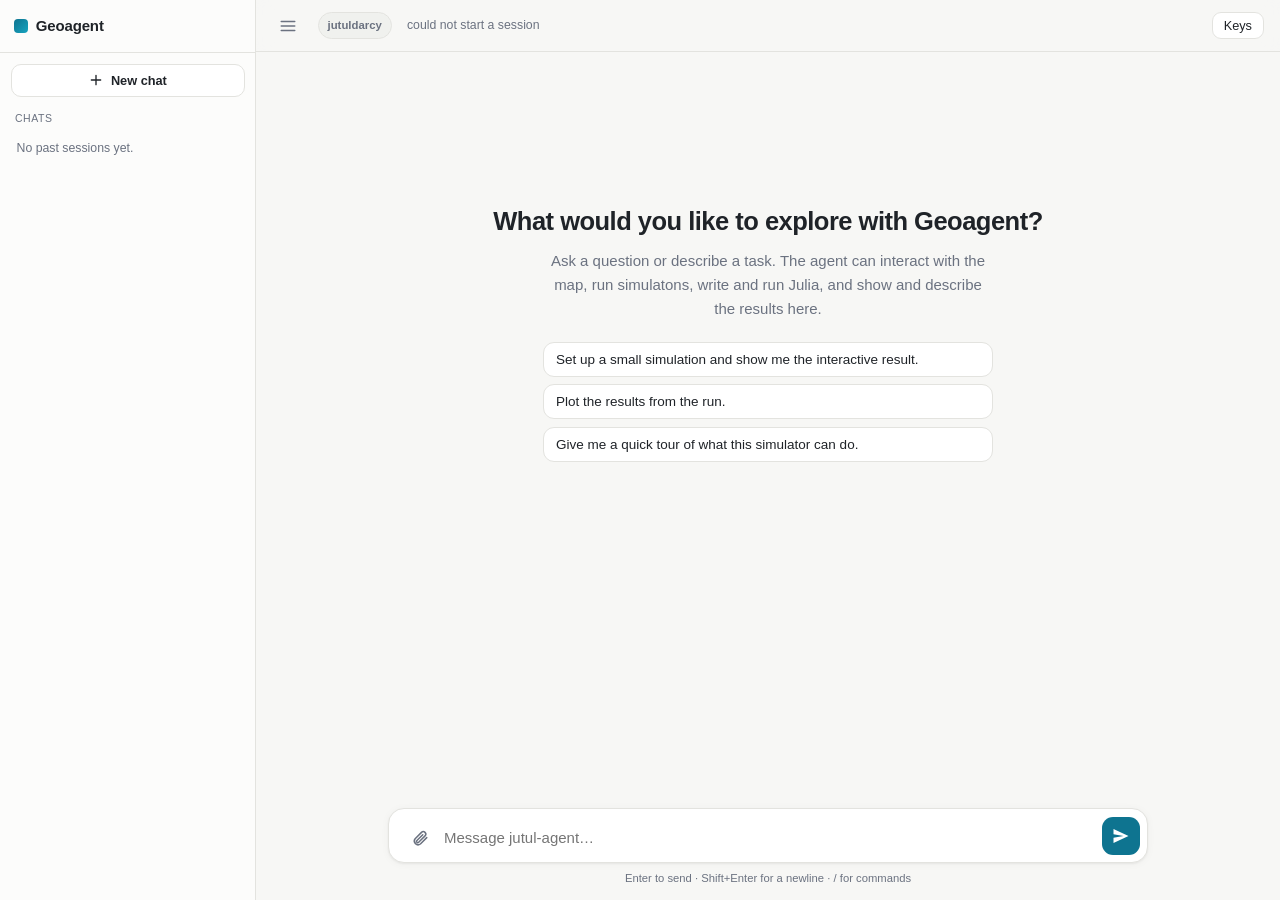
==== commit 658adc12: "Updated README, renamed to geoagent in the web interface, made LLM APi keys persist between server r" ====
--- a/src/jutul_agent/interfaces/server/web_dist/index.html
+++ b/src/jutul_agent/interfaces/server/web_dist/index.html
@@ -8,7 +8,7 @@
       rel="icon"
       href="data:image/svg+xml,<svg xmlns='http://www.w3.org/2000/svg' viewBox='0 0 32 32'><rect width='32' height='32' rx='7' fill='%230e7490'/><path d='M8 21l5-6 4 3 7-9' fill='none' stroke='white' stroke-width='2.6' stroke-linecap='round' stroke-linejoin='round'/></svg>"
     />
-    <script type="module" crossorigin src="./assets/index-NfU2ya1k.js"></script>
+    <script type="module" crossorigin src="./assets/index-Cs886d8H.js"></script>
     <link rel="stylesheet" crossorigin href="./assets/index-BkJ63stT.css">
   </head>
   <body>
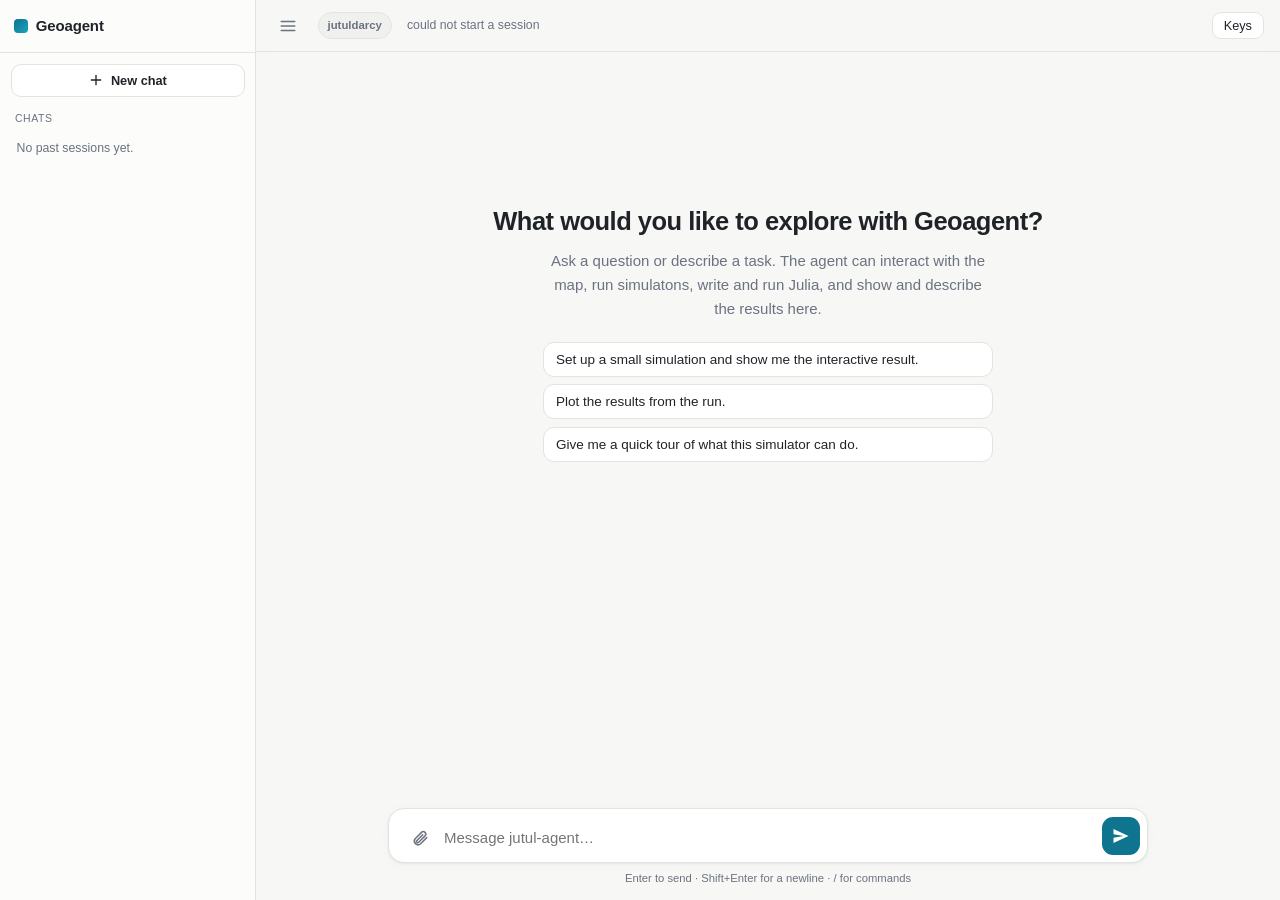
==== commit f5f80ec4: "Added tracking of UI changes to well parameters in agent tool; added more well simulation setup icon" ====
--- a/src/jutul_agent/interfaces/server/web_dist/index.html
+++ b/src/jutul_agent/interfaces/server/web_dist/index.html
@@ -8,7 +8,7 @@
       rel="icon"
       href="data:image/svg+xml,<svg xmlns='http://www.w3.org/2000/svg' viewBox='0 0 32 32'><rect width='32' height='32' rx='7' fill='%230e7490'/><path d='M8 21l5-6 4 3 7-9' fill='none' stroke='white' stroke-width='2.6' stroke-linecap='round' stroke-linejoin='round'/></svg>"
     />
-    <script type="module" crossorigin src="./assets/index-Cs886d8H.js"></script>
+    <script type="module" crossorigin src="./assets/index-_QChAbMN.js"></script>
     <link rel="stylesheet" crossorigin href="./assets/index-BkJ63stT.css">
   </head>
   <body>
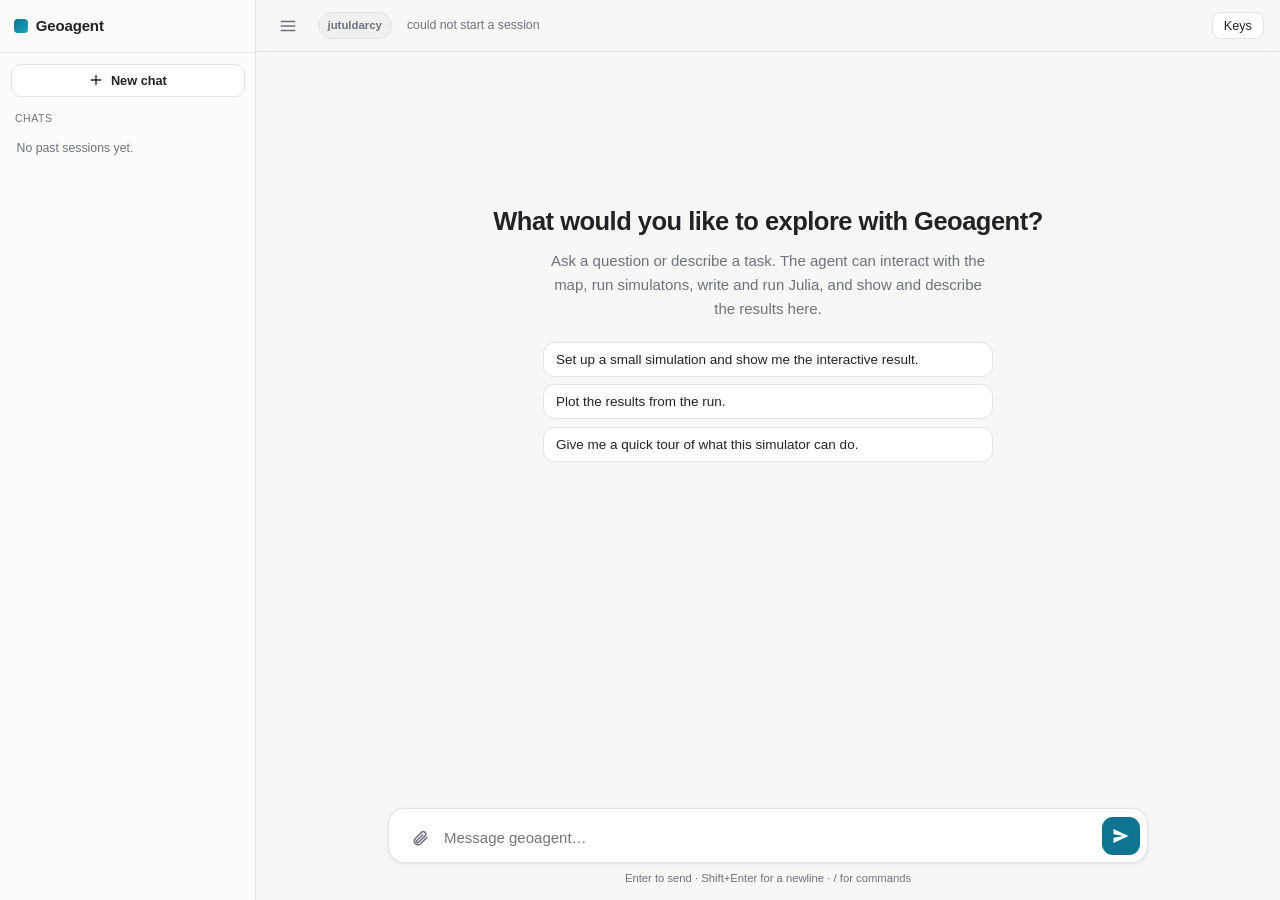
==== commit 8d13f8a5: "Updated README + replaced 'jutul-agent' with 'geoagent' in user-suggested commands and web interface" ====
--- a/src/jutul_agent/interfaces/server/web_dist/index.html
+++ b/src/jutul_agent/interfaces/server/web_dist/index.html
@@ -3,12 +3,12 @@
   <head>
     <meta charset="utf-8" />
     <meta name="viewport" content="width=device-width, initial-scale=1" />
-    <title>jutul-agent</title>
+    <title>geoagent</title>
     <link
       rel="icon"
       href="data:image/svg+xml,<svg xmlns='http://www.w3.org/2000/svg' viewBox='0 0 32 32'><rect width='32' height='32' rx='7' fill='%230e7490'/><path d='M8 21l5-6 4 3 7-9' fill='none' stroke='white' stroke-width='2.6' stroke-linecap='round' stroke-linejoin='round'/></svg>"
     />
-    <script type="module" crossorigin src="./assets/index-_QChAbMN.js"></script>
+    <script type="module" crossorigin src="./assets/index-W7ygTrE9.js"></script>
     <link rel="stylesheet" crossorigin href="./assets/index-BkJ63stT.css">
   </head>
   <body>
